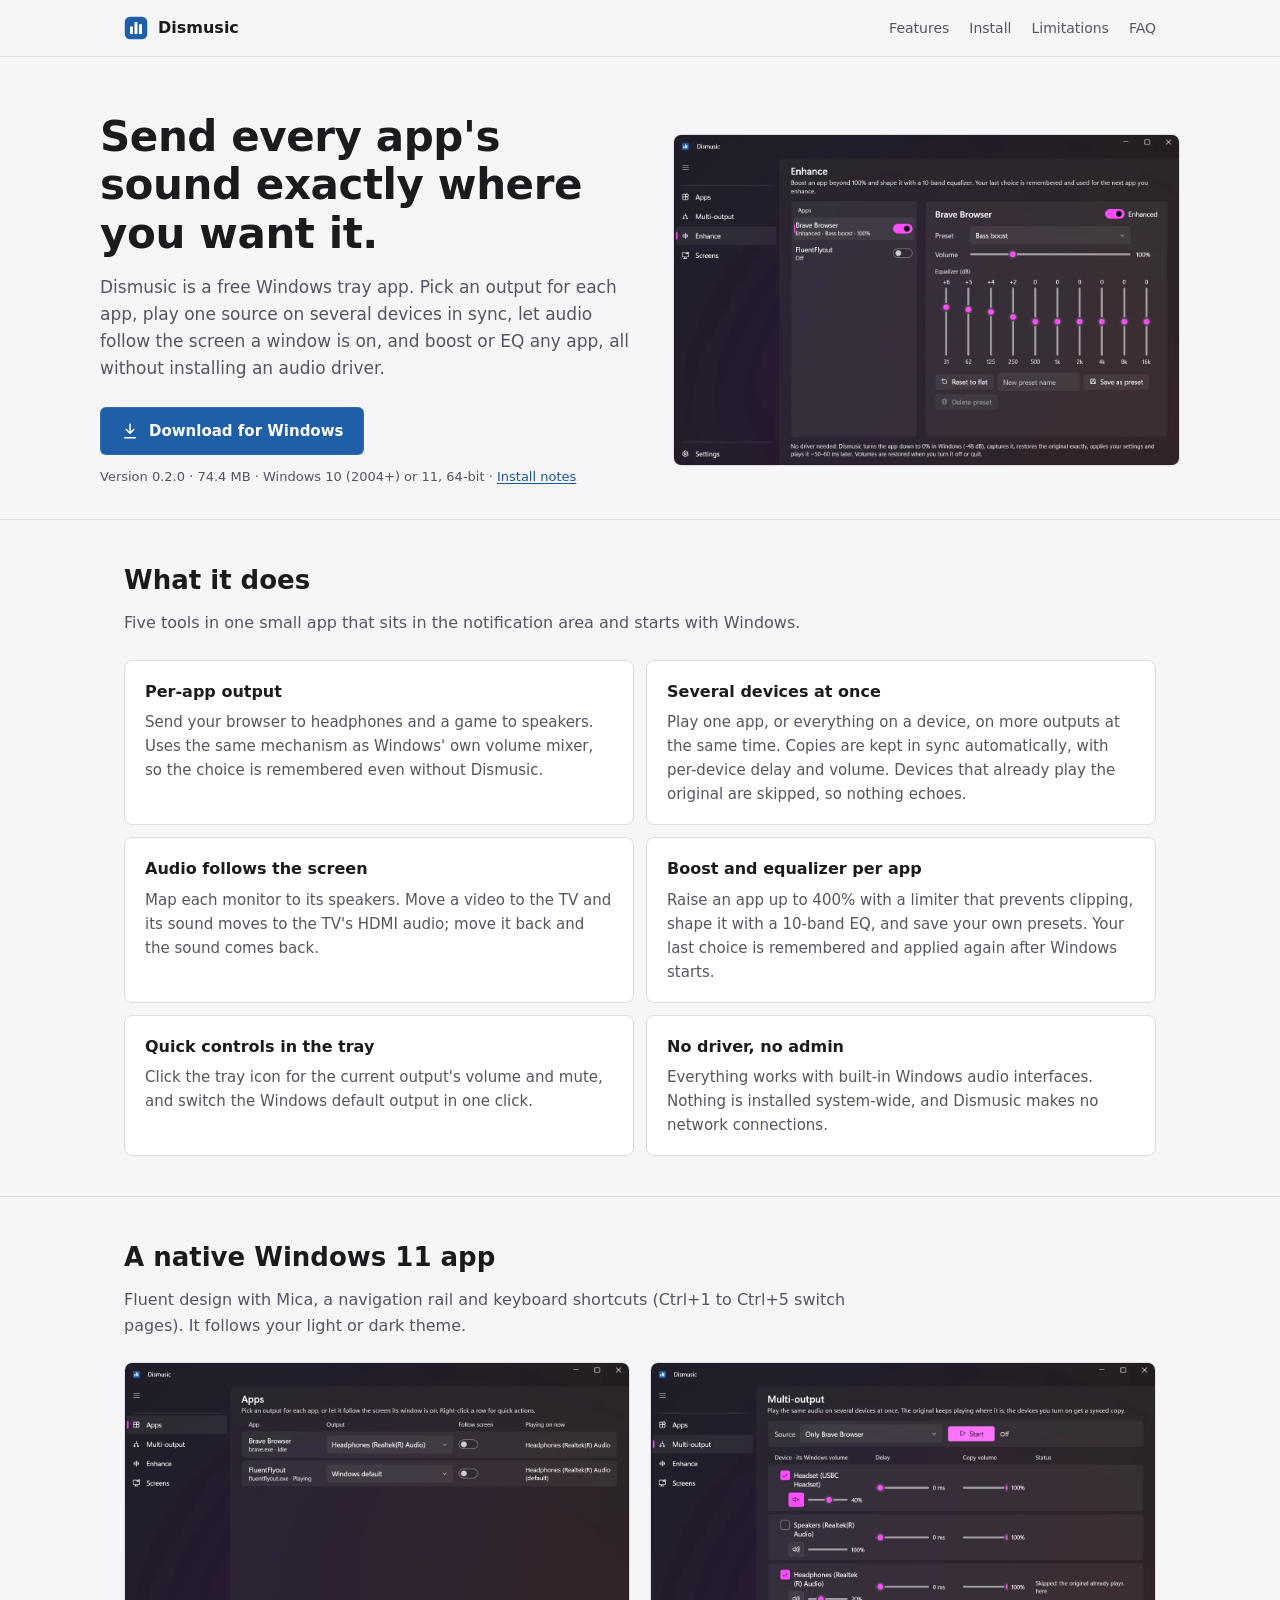
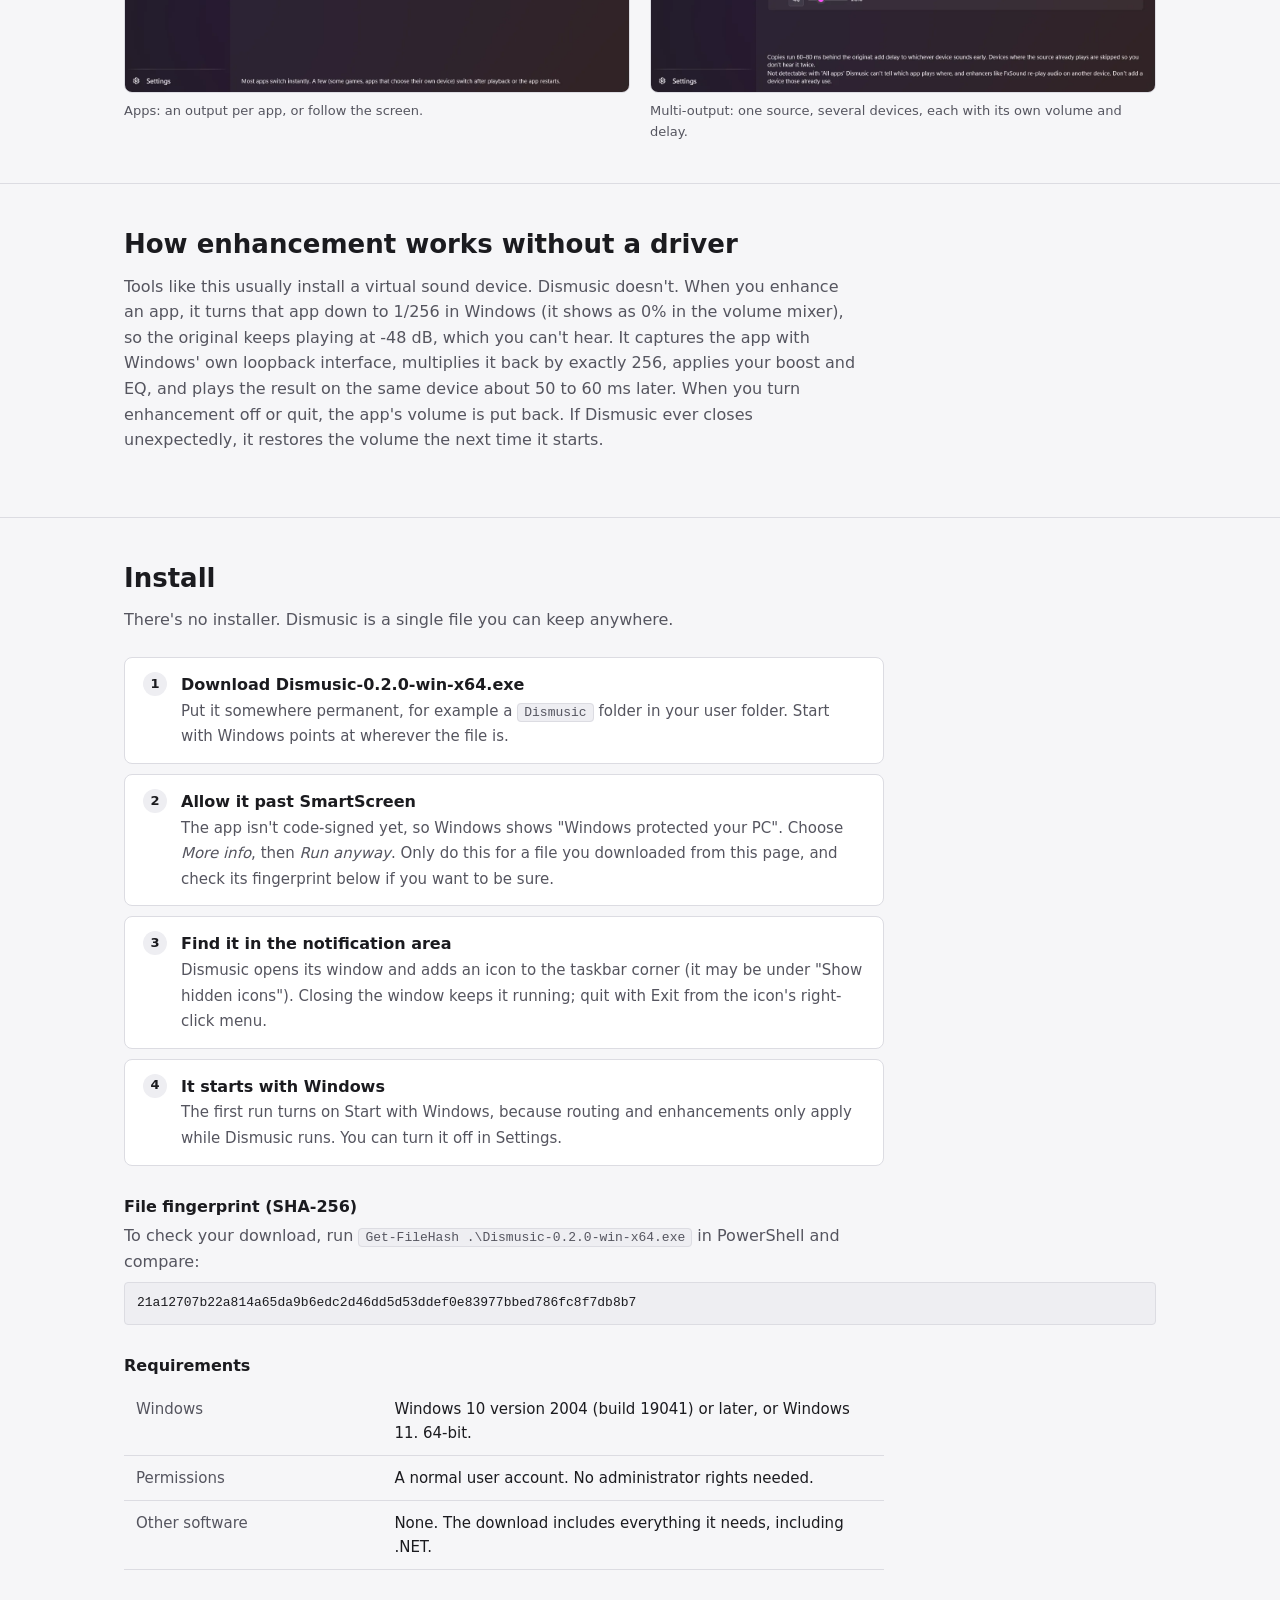
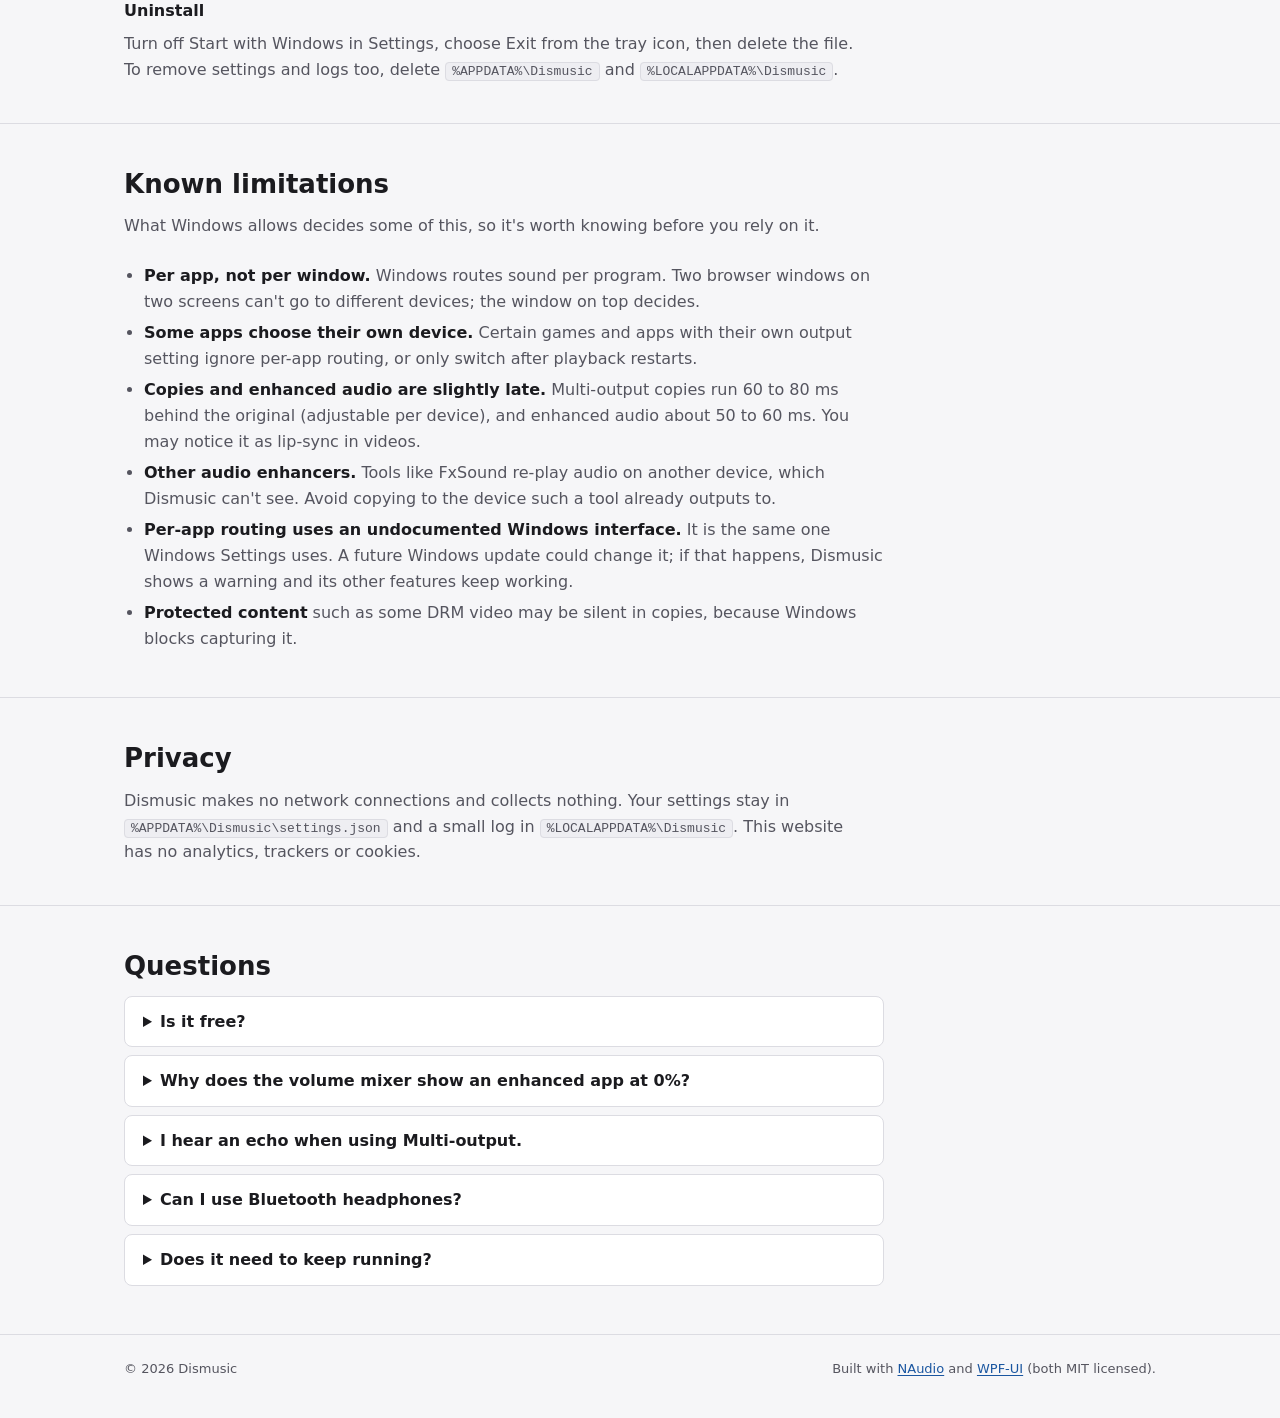
==== index.html @ fc49bc13 "Dismusic website and download page" ====
<!doctype html>
<html lang="en">
<head>
  <meta charset="utf-8">
  <meta name="viewport" content="width=device-width, initial-scale=1">
  <title>Dismusic: per-app audio routing and enhancement for Windows</title>
  <meta name="description" content="Free Windows 10/11 tray app: choose an output per app, play one source on several devices in sync, let audio follow the screen a window is on, and boost or EQ any app without installing a driver.">
  <link rel="canonical" href="https://abak2006.github.io/dismusic-download/">
  <link rel="icon" href="assets/favicon.svg" type="image/svg+xml">
  <meta name="color-scheme" content="dark light">
  <meta name="theme-color" content="#1b1b1f">
  <meta property="og:type" content="website">
  <meta property="og:title" content="Dismusic: per-app audio routing and enhancement for Windows">
  <meta property="og:description" content="Per-app output, multi-device playback, screen-follow audio and per-app boost/EQ for Windows 10 and 11. No driver needed.">
  <meta property="og:url" content="https://abak2006.github.io/dismusic-download/">
  <meta property="og:image" content="https://abak2006.github.io/dismusic-download/assets/og.png">
  <meta property="og:image:width" content="1200">
  <meta property="og:image:height" content="630">
  <meta name="twitter:card" content="summary_large_image">
  <script type="application/ld+json">
  {
    "@context": "https://schema.org",
    "@type": "SoftwareApplication",
    "name": "Dismusic",
    "operatingSystem": "Windows 10 (version 2004 or later), Windows 11",
    "applicationCategory": "MultimediaApplication",
    "softwareVersion": "0.2.0",
    "fileSize": "74.4 MB",
    "offers": { "@type": "Offer", "price": "0", "priceCurrency": "USD" },
    "downloadUrl": "https://github.com/Abak2006/dismusic-download/releases/download/v0.2.0/Dismusic-0.2.0-win-x64.exe"
  }
  </script>
  <style>
    :root {
      --bg: #1b1b1f;
      --surface: #25252b;
      --surface-2: #2d2d34;
      --stroke: #3a3a42;
      --text: #f3f3f5;
      --text-2: #b8b8c2;
      --accent: #1f5fa8;
      --accent-hover: #2a6fbe;
      --accent-text: #ffffff;
      --link: #8ab8f0;
      --focus: #8ab8f0;
      --radius: 8px;
      --font: "Segoe UI Variable Text", "Segoe UI", system-ui, -apple-system, "Helvetica Neue", Arial, sans-serif;
      --font-display: "Segoe UI Variable Display", "Segoe UI", system-ui, -apple-system, "Helvetica Neue", Arial, sans-serif;
    }
    @media (prefers-color-scheme: light) {
      :root {
        --bg: #f6f6f8;
        --surface: #ffffff;
        --surface-2: #eeeef2;
        --stroke: #dcdce2;
        --text: #1b1b1f;
        --text-2: #55555f;
        --link: #1a56a0;
        --focus: #1a56a0;
      }
    }
    * { box-sizing: border-box; }
    html { scroll-behavior: smooth; }
    @media (prefers-reduced-motion: reduce) { html { scroll-behavior: auto; } }
    body {
      margin: 0;
      background: var(--bg);
      color: var(--text);
      font: 16px/1.6 var(--font);
      -webkit-font-smoothing: antialiased;
    }
    a { color: var(--link); text-underline-offset: 2px; }
    a:focus-visible, .button:focus-visible { outline: 2px solid var(--focus); outline-offset: 3px; border-radius: 4px; }
    .skip { position: absolute; left: -9999px; }
    .skip:focus { left: 16px; top: 12px; background: var(--surface); padding: 8px 12px; border-radius: 6px; z-index: 10; }
    .wrap { max-width: 1080px; margin: 0 auto; padding: 0 24px; }

    header.site {
      border-bottom: 1px solid var(--stroke);
      background: var(--bg);
      position: sticky; top: 0; z-index: 5;
    }
    header.site .wrap { display: flex; align-items: center; gap: 24px; height: 56px; }
    .brand { display: flex; align-items: center; gap: 10px; color: var(--text); text-decoration: none; font-weight: 600; }
    .brand img { width: 24px; height: 24px; }
    nav.top { margin-left: auto; display: flex; gap: 20px; font-size: 14px; }
    nav.top a { color: var(--text-2); text-decoration: none; }
    nav.top a:hover { color: var(--text); }

    .intro { padding: 56px 0 32px; display: grid; grid-template-columns: 1.05fr 1fr; gap: 40px; align-items: center; }
    h1 { font-family: var(--font-display); font-size: clamp(30px, 4vw, 42px); line-height: 1.15; margin: 0 0 16px; font-weight: 600; letter-spacing: -0.01em; }
    .lead { color: var(--text-2); font-size: 17px; margin: 0 0 24px; max-width: 34em; }
    .cta { display: flex; flex-wrap: wrap; align-items: center; gap: 12px 20px; }
    .button {
      display: inline-flex; align-items: center; gap: 10px;
      background: var(--accent); color: var(--accent-text);
      padding: 11px 20px; border-radius: 6px; text-decoration: none; font-weight: 600; font-size: 15px;
      border: 1px solid rgba(255,255,255,0.08);
    }
    .button:hover { background: var(--accent-hover); }
    .button svg { width: 18px; height: 18px; }
    .meta { color: var(--text-2); font-size: 13px; }
    .shot { margin: 0; }
    .shot img { width: 100%; height: auto; display: block; border-radius: var(--radius); border: 1px solid var(--stroke); }
    .shot figcaption { color: var(--text-2); font-size: 13px; margin-top: 8px; }

    section { padding: 40px 0; border-top: 1px solid var(--stroke); }
    h2 { font-family: var(--font-display); font-size: 26px; margin: 0 0 8px; font-weight: 600; }
    .section-lead { color: var(--text-2); margin: 0 0 24px; max-width: 46em; }

    .features { display: grid; grid-template-columns: repeat(2, 1fr); gap: 12px; }
    .feature { background: var(--surface); border: 1px solid var(--stroke); border-radius: var(--radius); padding: 18px 20px; }
    .feature h3 { font-size: 16px; margin: 0 0 6px; font-weight: 600; }
    .feature p { margin: 0; color: var(--text-2); font-size: 15px; }

    .gallery { display: grid; grid-template-columns: repeat(2, 1fr); gap: 20px; }

    .steps { counter-reset: step; list-style: none; padding: 0; margin: 0; display: grid; gap: 10px; max-width: 760px; }
    .steps li { counter-increment: step; background: var(--surface); border: 1px solid var(--stroke); border-radius: var(--radius); padding: 14px 18px 14px 56px; position: relative; }
    .steps li::before {
      content: counter(step); position: absolute; left: 18px; top: 14px;
      width: 24px; height: 24px; border-radius: 50%; background: var(--surface-2); color: var(--text);
      font-size: 13px; font-weight: 600; display: grid; place-items: center;
    }
    .steps strong { display: block; }
    .steps span { color: var(--text-2); font-size: 15px; }

    code, .hash {
      font-family: "Cascadia Mono", Consolas, ui-monospace, monospace; font-size: 13px;
      background: var(--surface-2); border: 1px solid var(--stroke); border-radius: 4px; padding: 1px 6px;
    }
    .hash { display: block; padding: 10px 12px; overflow-wrap: anywhere; margin-top: 8px; }

    table.req { border-collapse: collapse; width: 100%; max-width: 760px; font-size: 15px; }
    table.req th, table.req td { text-align: left; padding: 10px 12px; border-bottom: 1px solid var(--stroke); vertical-align: top; }
    table.req th { width: 34%; color: var(--text-2); font-weight: 500; }

    ul.plain { margin: 0; padding-left: 20px; max-width: 760px; }
    ul.plain li { margin: 6px 0; color: var(--text-2); }
    ul.plain li strong { color: var(--text); font-weight: 600; }

    details { background: var(--surface); border: 1px solid var(--stroke); border-radius: var(--radius); padding: 12px 18px; margin-bottom: 8px; max-width: 760px; }
    summary { cursor: pointer; font-weight: 600; }
    details p { color: var(--text-2); margin: 8px 0 2px; }

    footer.site { border-top: 1px solid var(--stroke); padding: 24px 0 40px; color: var(--text-2); font-size: 13px; }
    footer.site .wrap { display: flex; flex-wrap: wrap; gap: 8px 24px; justify-content: space-between; }

    @media (max-width: 860px) {
      .intro { grid-template-columns: 1fr; padding-top: 36px; }
      .features, .gallery { grid-template-columns: 1fr; }
      nav.top { display: none; }
    }
  </style>
</head>
<body>
  <a class="skip" href="#main">Skip to content</a>

  <header class="site">
    <div class="wrap">
      <a class="brand" href="./"><img src="assets/favicon.svg" alt="" width="24" height="24">Dismusic</a>
      <nav class="top" aria-label="Sections">
        <a href="#features">Features</a>
        <a href="#install">Install</a>
        <a href="#limits">Limitations</a>
        <a href="#faq">FAQ</a>
      </nav>
    </div>
  </header>

  <main id="main">
    <div class="wrap intro">
      <div>
        <h1>Send every app's sound exactly where you want it.</h1>
        <p class="lead">Dismusic is a free Windows tray app. Pick an output for each app, play one source on several devices in sync, let audio follow the screen a window is on, and boost or EQ any app, all without installing an audio driver.</p>
        <div class="cta">
          <a class="button" href="https://github.com/Abak2006/dismusic-download/releases/download/v0.2.0/Dismusic-0.2.0-win-x64.exe">
            <svg viewBox="0 0 24 24" aria-hidden="true" fill="none" stroke="currentColor" stroke-width="2" stroke-linecap="round" stroke-linejoin="round"><path d="M12 3v12m0 0-5-5m5 5 5-5M5 21h14"/></svg>
            Download for Windows
          </a>
          <span class="meta">Version 0.2.0 · 74.4 MB · Windows 10 (2004+) or 11, 64-bit · <a href="#install">Install notes</a></span>
        </div>
      </div>
      <figure class="shot">
        <img src="assets/enhance.webp" width="1298" height="848" alt="Dismusic's Enhance page: an app list on the left, and on the right a Bass boost preset, a volume slider at 100% and a 10-band equalizer.">
      </figure>
    </div>

    <section id="features">
      <div class="wrap">
        <h2>What it does</h2>
        <p class="section-lead">Five tools in one small app that sits in the notification area and starts with Windows.</p>
        <div class="features">
          <article class="feature">
            <h3>Per-app output</h3>
            <p>Send your browser to headphones and a game to speakers. Uses the same mechanism as Windows' own volume mixer, so the choice is remembered even without Dismusic.</p>
          </article>
          <article class="feature">
            <h3>Several devices at once</h3>
            <p>Play one app, or everything on a device, on more outputs at the same time. Copies are kept in sync automatically, with per-device delay and volume. Devices that already play the original are skipped, so nothing echoes.</p>
          </article>
          <article class="feature">
            <h3>Audio follows the screen</h3>
            <p>Map each monitor to its speakers. Move a video to the TV and its sound moves to the TV's HDMI audio; move it back and the sound comes back.</p>
          </article>
          <article class="feature">
            <h3>Boost and equalizer per app</h3>
            <p>Raise an app up to 400% with a limiter that prevents clipping, shape it with a 10-band EQ, and save your own presets. Your last choice is remembered and applied again after Windows starts.</p>
          </article>
          <article class="feature">
            <h3>Quick controls in the tray</h3>
            <p>Click the tray icon for the current output's volume and mute, and switch the Windows default output in one click.</p>
          </article>
          <article class="feature">
            <h3>No driver, no admin</h3>
            <p>Everything works with built-in Windows audio interfaces. Nothing is installed system-wide, and Dismusic makes no network connections.</p>
          </article>
        </div>
      </div>
    </section>

    <section aria-labelledby="screens-title">
      <div class="wrap">
        <h2 id="screens-title">A native Windows 11 app</h2>
        <p class="section-lead">Fluent design with Mica, a navigation rail and keyboard shortcuts (Ctrl+1 to Ctrl+5 switch pages). It follows your light or dark theme.</p>
        <div class="gallery">
          <figure class="shot">
            <img src="assets/apps.webp" width="1298" height="848" loading="lazy" alt="The Apps page: each app that plays audio has an output picker, a Follow screen switch and the device it plays on now.">
            <figcaption>Apps: an output per app, or follow the screen.</figcaption>
          </figure>
          <figure class="shot">
            <img src="assets/multi.webp" width="1298" height="848" loading="lazy" alt="The Multi-output page: a source picker with a Start button, and a row per device with its Windows volume, delay, copy volume and status.">
            <figcaption>Multi-output: one source, several devices, each with its own volume and delay.</figcaption>
          </figure>
        </div>
      </div>
    </section>

    <section id="how">
      <div class="wrap">
        <h2>How enhancement works without a driver</h2>
        <p class="section-lead">Tools like this usually install a virtual sound device. Dismusic doesn't. When you enhance an app, it turns that app down to 1/256 in Windows (it shows as 0% in the volume mixer), so the original keeps playing at -48 dB, which you can't hear. It captures the app with Windows' own loopback interface, multiplies it back by exactly 256, applies your boost and EQ, and plays the result on the same device about 50 to 60 ms later. When you turn enhancement off or quit, the app's volume is put back. If Dismusic ever closes unexpectedly, it restores the volume the next time it starts.</p>
      </div>
    </section>

    <section id="install">
      <div class="wrap">
        <h2>Install</h2>
        <p class="section-lead">There's no installer. Dismusic is a single file you can keep anywhere.</p>
        <ol class="steps">
          <li><strong>Download Dismusic-0.2.0-win-x64.exe</strong><span>Put it somewhere permanent, for example a <code>Dismusic</code> folder in your user folder. Start with Windows points at wherever the file is.</span></li>
          <li><strong>Allow it past SmartScreen</strong><span>The app isn't code-signed yet, so Windows shows "Windows protected your PC". Choose <em>More info</em>, then <em>Run anyway</em>. Only do this for a file you downloaded from this page, and check its fingerprint below if you want to be sure.</span></li>
          <li><strong>Find it in the notification area</strong><span>Dismusic opens its window and adds an icon to the taskbar corner (it may be under "Show hidden icons"). Closing the window keeps it running; quit with Exit from the icon's right-click menu.</span></li>
          <li><strong>It starts with Windows</strong><span>The first run turns on Start with Windows, because routing and enhancements only apply while Dismusic runs. You can turn it off in Settings.</span></li>
        </ol>

        <h3 style="margin:28px 0 4px;font-size:16px">File fingerprint (SHA-256)</h3>
        <p class="section-lead" style="margin-bottom:0">To check your download, run <code>Get-FileHash .\Dismusic-0.2.0-win-x64.exe</code> in PowerShell and compare:</p>
        <code class="hash">21a12707b22a814a65da9b6edc2d46dd5d53ddef0e83977bbed786fc8f7db8b7</code>

        <h3 style="margin:28px 0 8px;font-size:16px">Requirements</h3>
        <table class="req">
          <tr><th scope="row">Windows</th><td>Windows 10 version 2004 (build 19041) or later, or Windows 11. 64-bit.</td></tr>
          <tr><th scope="row">Permissions</th><td>A normal user account. No administrator rights needed.</td></tr>
          <tr><th scope="row">Other software</th><td>None. The download includes everything it needs, including .NET.</td></tr>
        </table>

        <h3 style="margin:28px 0 8px;font-size:16px">Uninstall</h3>
        <p class="section-lead" style="margin:0">Turn off Start with Windows in Settings, choose Exit from the tray icon, then delete the file. To remove settings and logs too, delete <code>%APPDATA%\Dismusic</code> and <code>%LOCALAPPDATA%\Dismusic</code>.</p>
      </div>
    </section>

    <section id="limits">
      <div class="wrap">
        <h2>Known limitations</h2>
        <p class="section-lead">What Windows allows decides some of this, so it's worth knowing before you rely on it.</p>
        <ul class="plain">
          <li><strong>Per app, not per window.</strong> Windows routes sound per program. Two browser windows on two screens can't go to different devices; the window on top decides.</li>
          <li><strong>Some apps choose their own device.</strong> Certain games and apps with their own output setting ignore per-app routing, or only switch after playback restarts.</li>
          <li><strong>Copies and enhanced audio are slightly late.</strong> Multi-output copies run 60 to 80 ms behind the original (adjustable per device), and enhanced audio about 50 to 60 ms. You may notice it as lip-sync in videos.</li>
          <li><strong>Other audio enhancers.</strong> Tools like FxSound re-play audio on another device, which Dismusic can't see. Avoid copying to the device such a tool already outputs to.</li>
          <li><strong>Per-app routing uses an undocumented Windows interface.</strong> It is the same one Windows Settings uses. A future Windows update could change it; if that happens, Dismusic shows a warning and its other features keep working.</li>
          <li><strong>Protected content</strong> such as some DRM video may be silent in copies, because Windows blocks capturing it.</li>
        </ul>
      </div>
    </section>

    <section id="privacy">
      <div class="wrap">
        <h2>Privacy</h2>
        <p class="section-lead" style="margin:0">Dismusic makes no network connections and collects nothing. Your settings stay in <code>%APPDATA%\Dismusic\settings.json</code> and a small log in <code>%LOCALAPPDATA%\Dismusic</code>. This website has no analytics, trackers or cookies.</p>
      </div>
    </section>

    <section id="faq">
      <div class="wrap">
        <h2>Questions</h2>
        <details>
          <summary>Is it free?</summary>
          <p>Yes. There's nothing to buy and no account.</p>
        </details>
        <details>
          <summary>Why does the volume mixer show an enhanced app at 0%?</summary>
          <p>That's how enhancement works without a driver: the original is turned down to an inaudible level and Dismusic plays the processed version instead. Control the app's level with Dismusic's volume slider. Turning enhancement off puts the app's volume back.</p>
        </details>
        <details>
          <summary>I hear an echo when using Multi-output.</summary>
          <p>That happens when a device gets both the original and a copy. Dismusic skips devices where the source already plays, but it can't see what other enhancers or the "All apps" source send where. Turn off the device that already plays the sound, or choose "Everything on" a device as the source.</p>
        </details>
        <details>
          <summary>Can I use Bluetooth headphones?</summary>
          <p>Yes. Bluetooth adds its own delay (often 100 to 250 ms), so when mixing it with wired speakers, add delay to the wired device until they line up.</p>
        </details>
        <details>
          <summary>Does it need to keep running?</summary>
          <p>Per-app output choices are stored by Windows and keep working without Dismusic. Multi-output, screen follow and enhancement need it running, which is why it starts with Windows.</p>
        </details>
      </div>
    </section>
  </main>

  <footer class="site">
    <div class="wrap">
      <span>© 2026 Dismusic</span>
      <span>Built with <a href="https://github.com/naudio/NAudio">NAudio</a> and <a href="https://github.com/lepoco/wpfui">WPF-UI</a> (both MIT licensed).</span>
    </div>
  </footer>
</body>
</html>
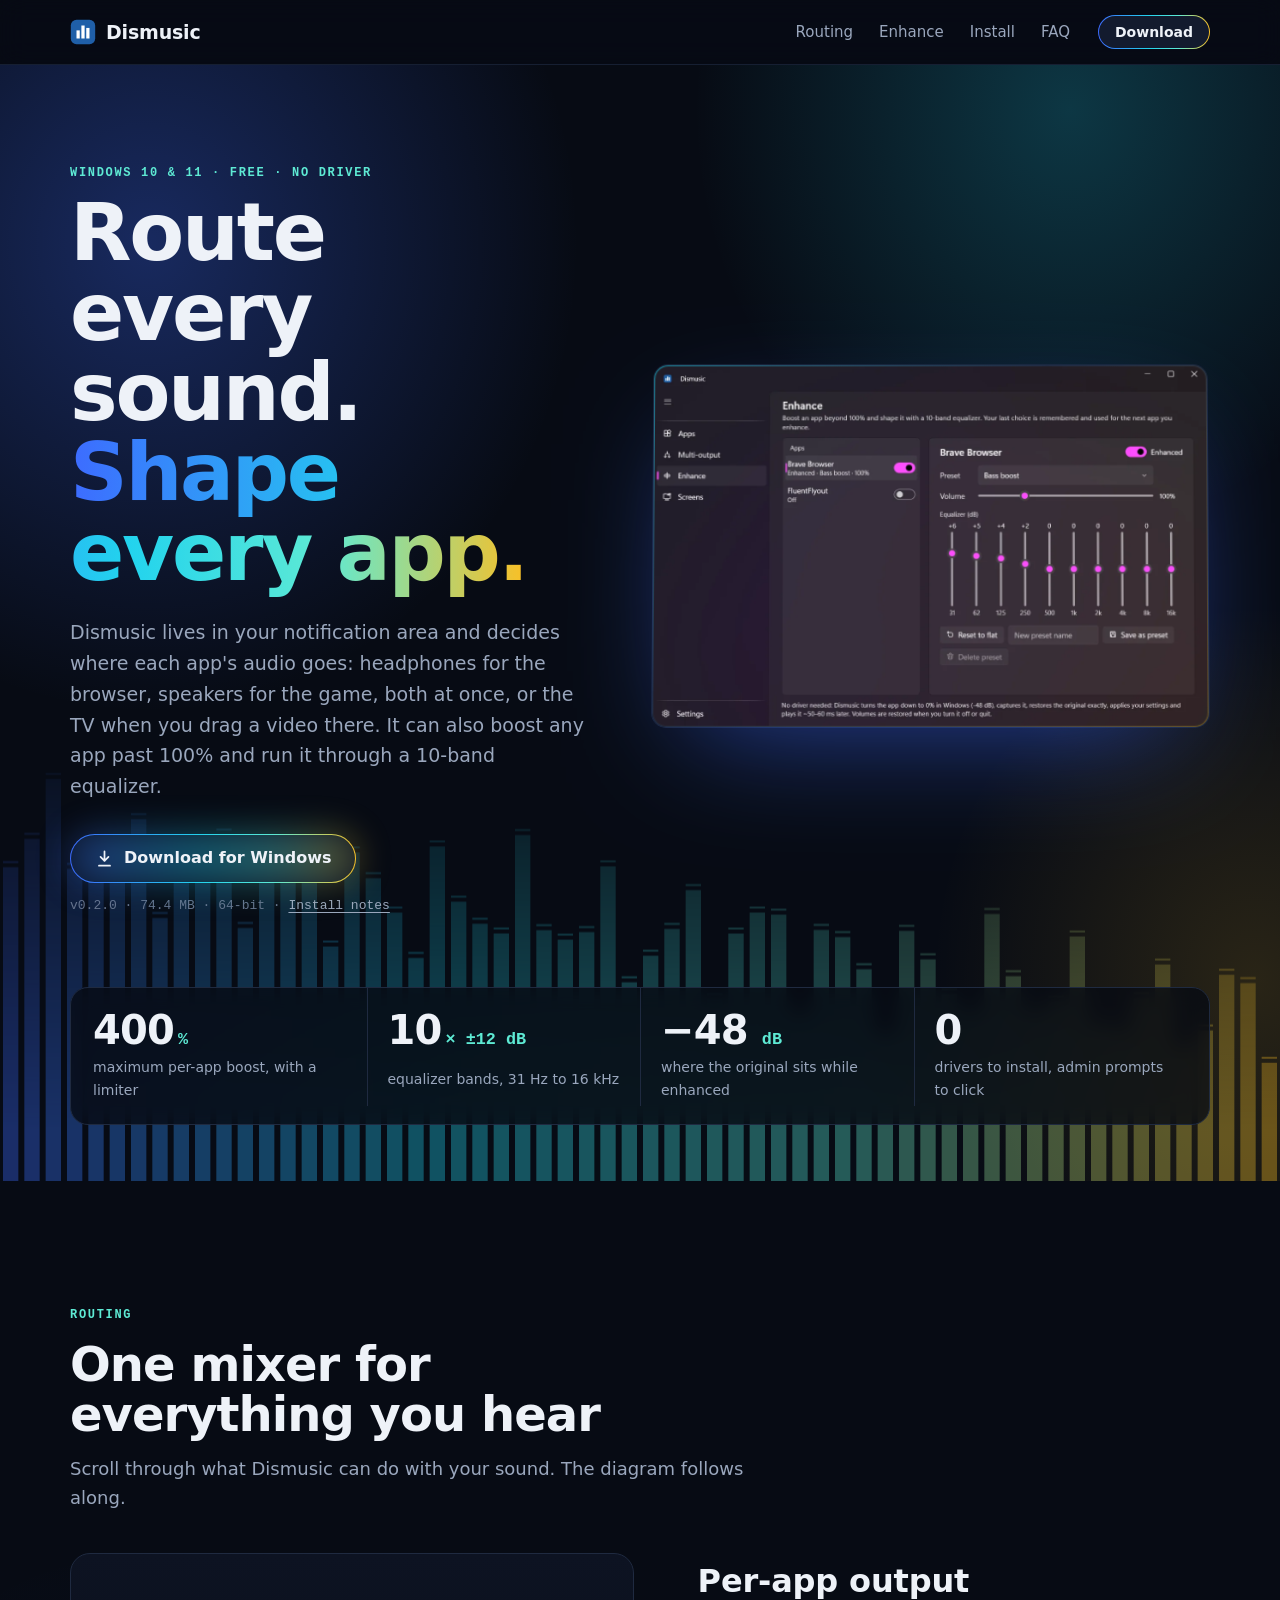
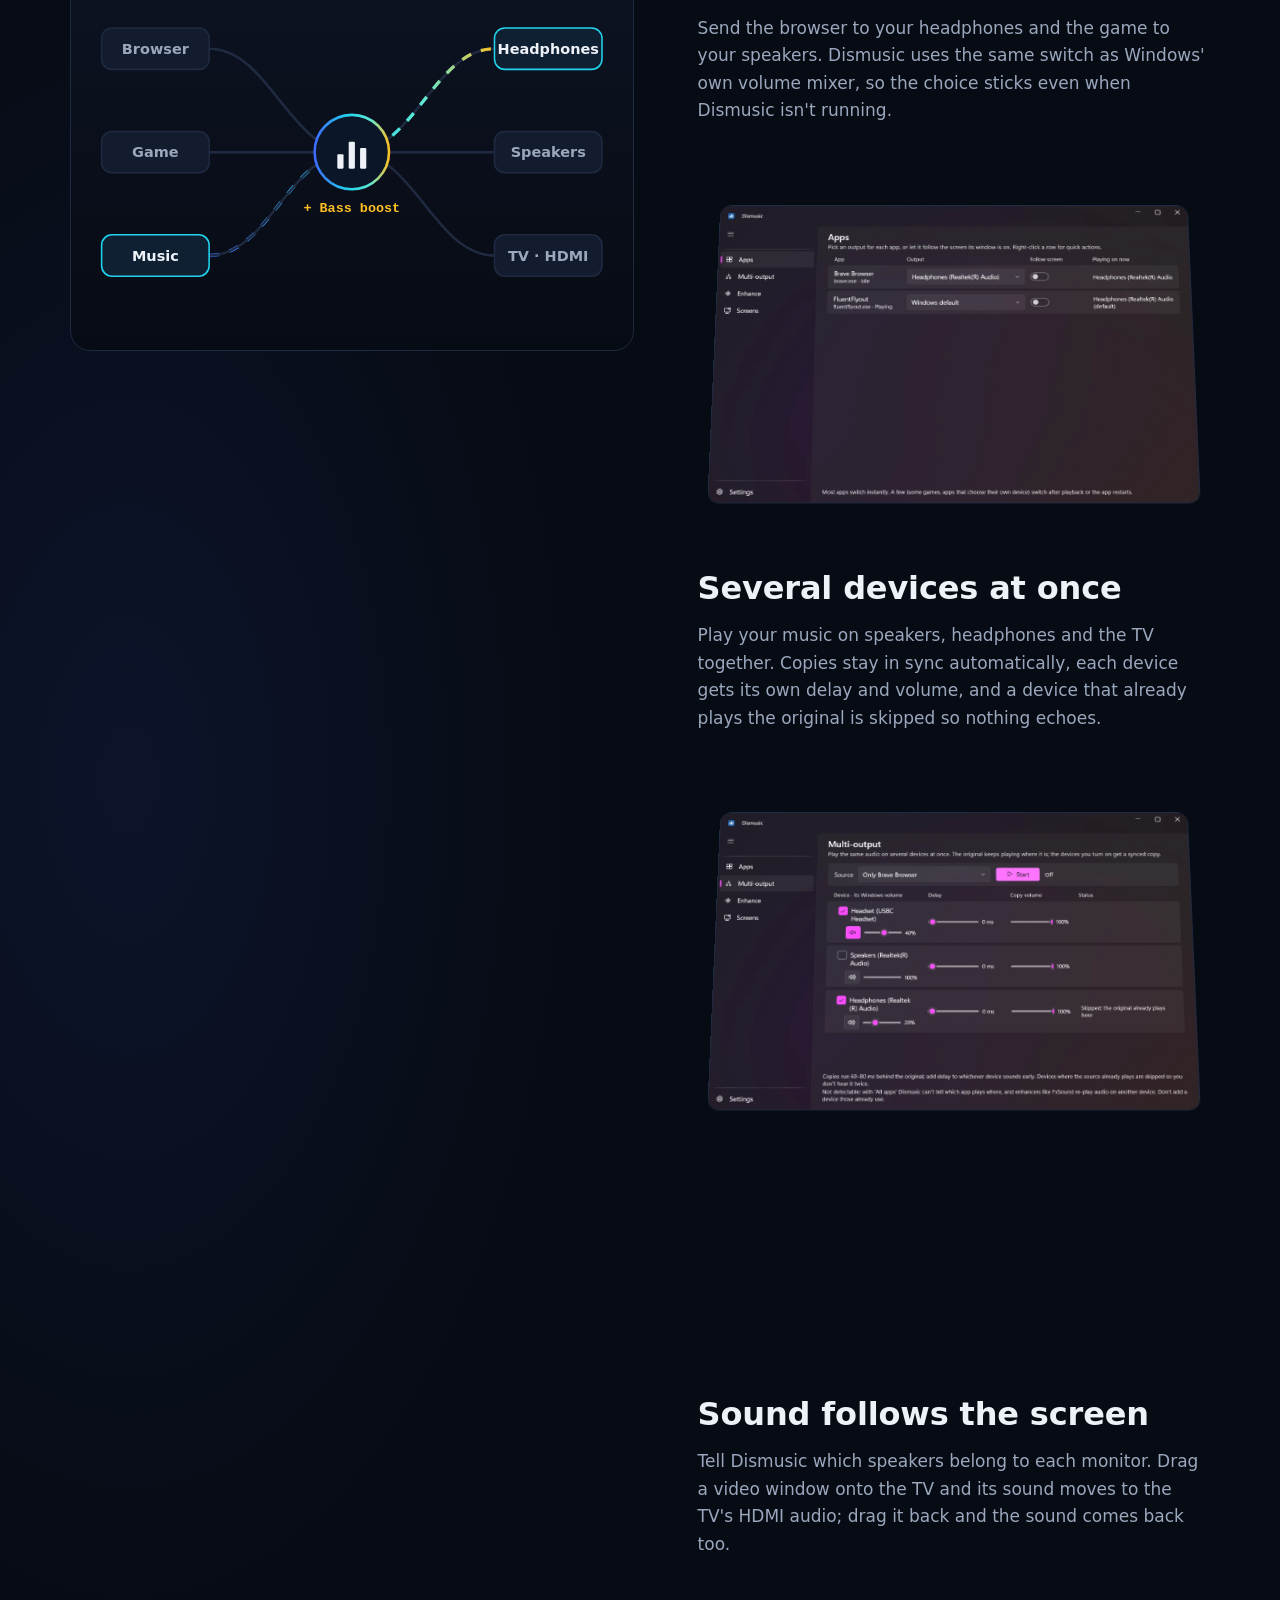
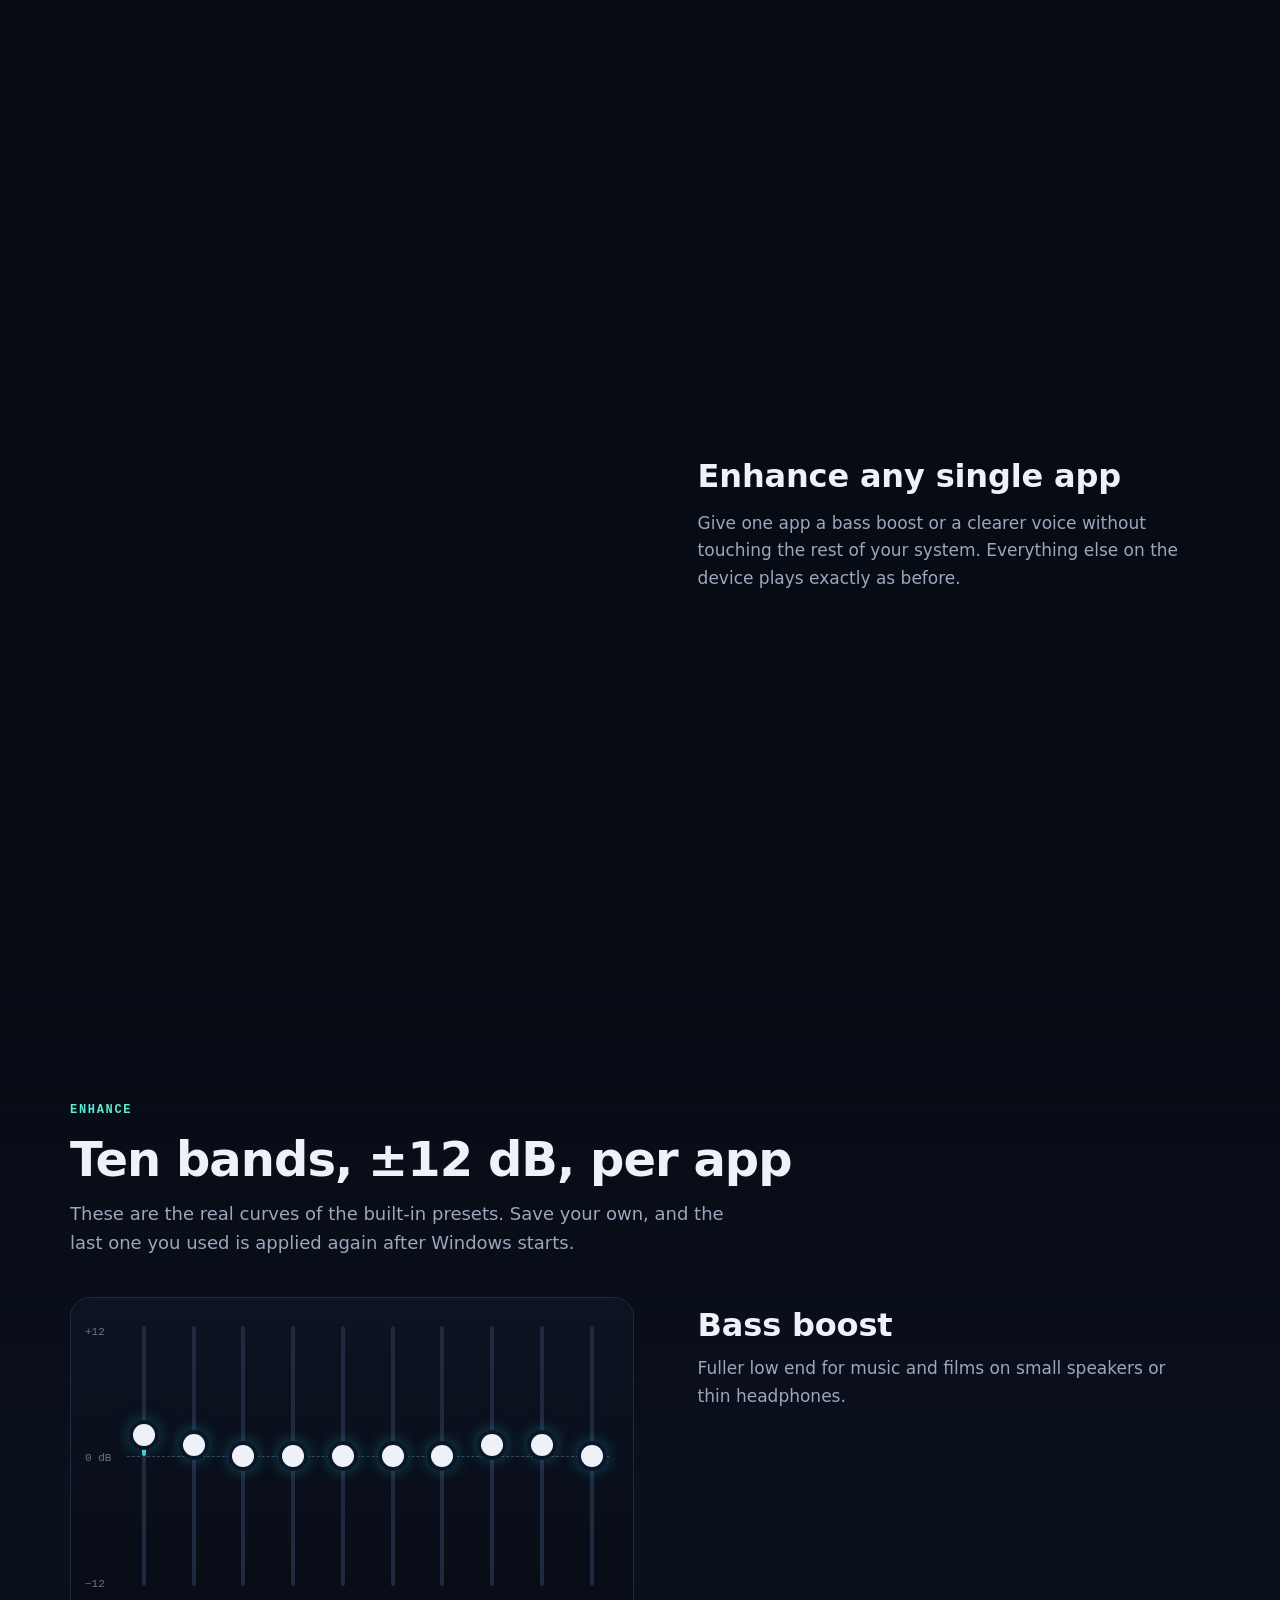
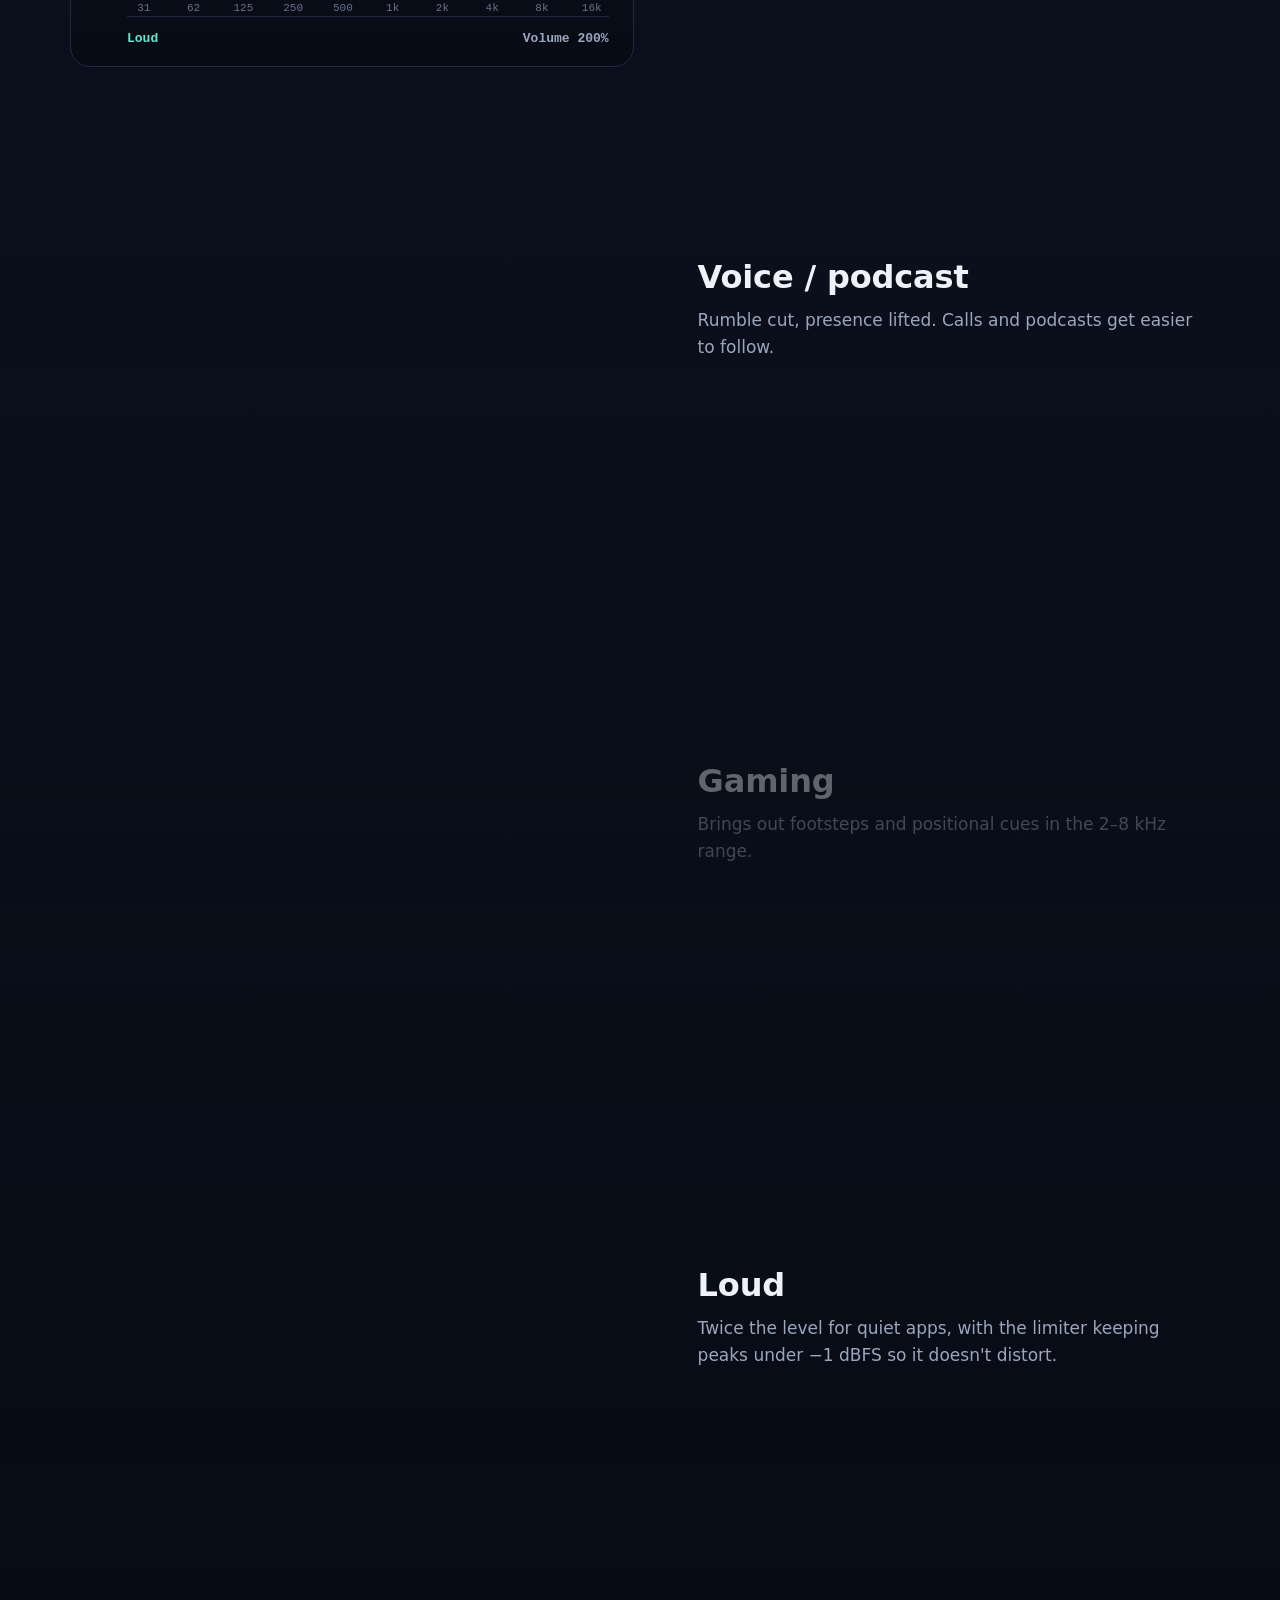
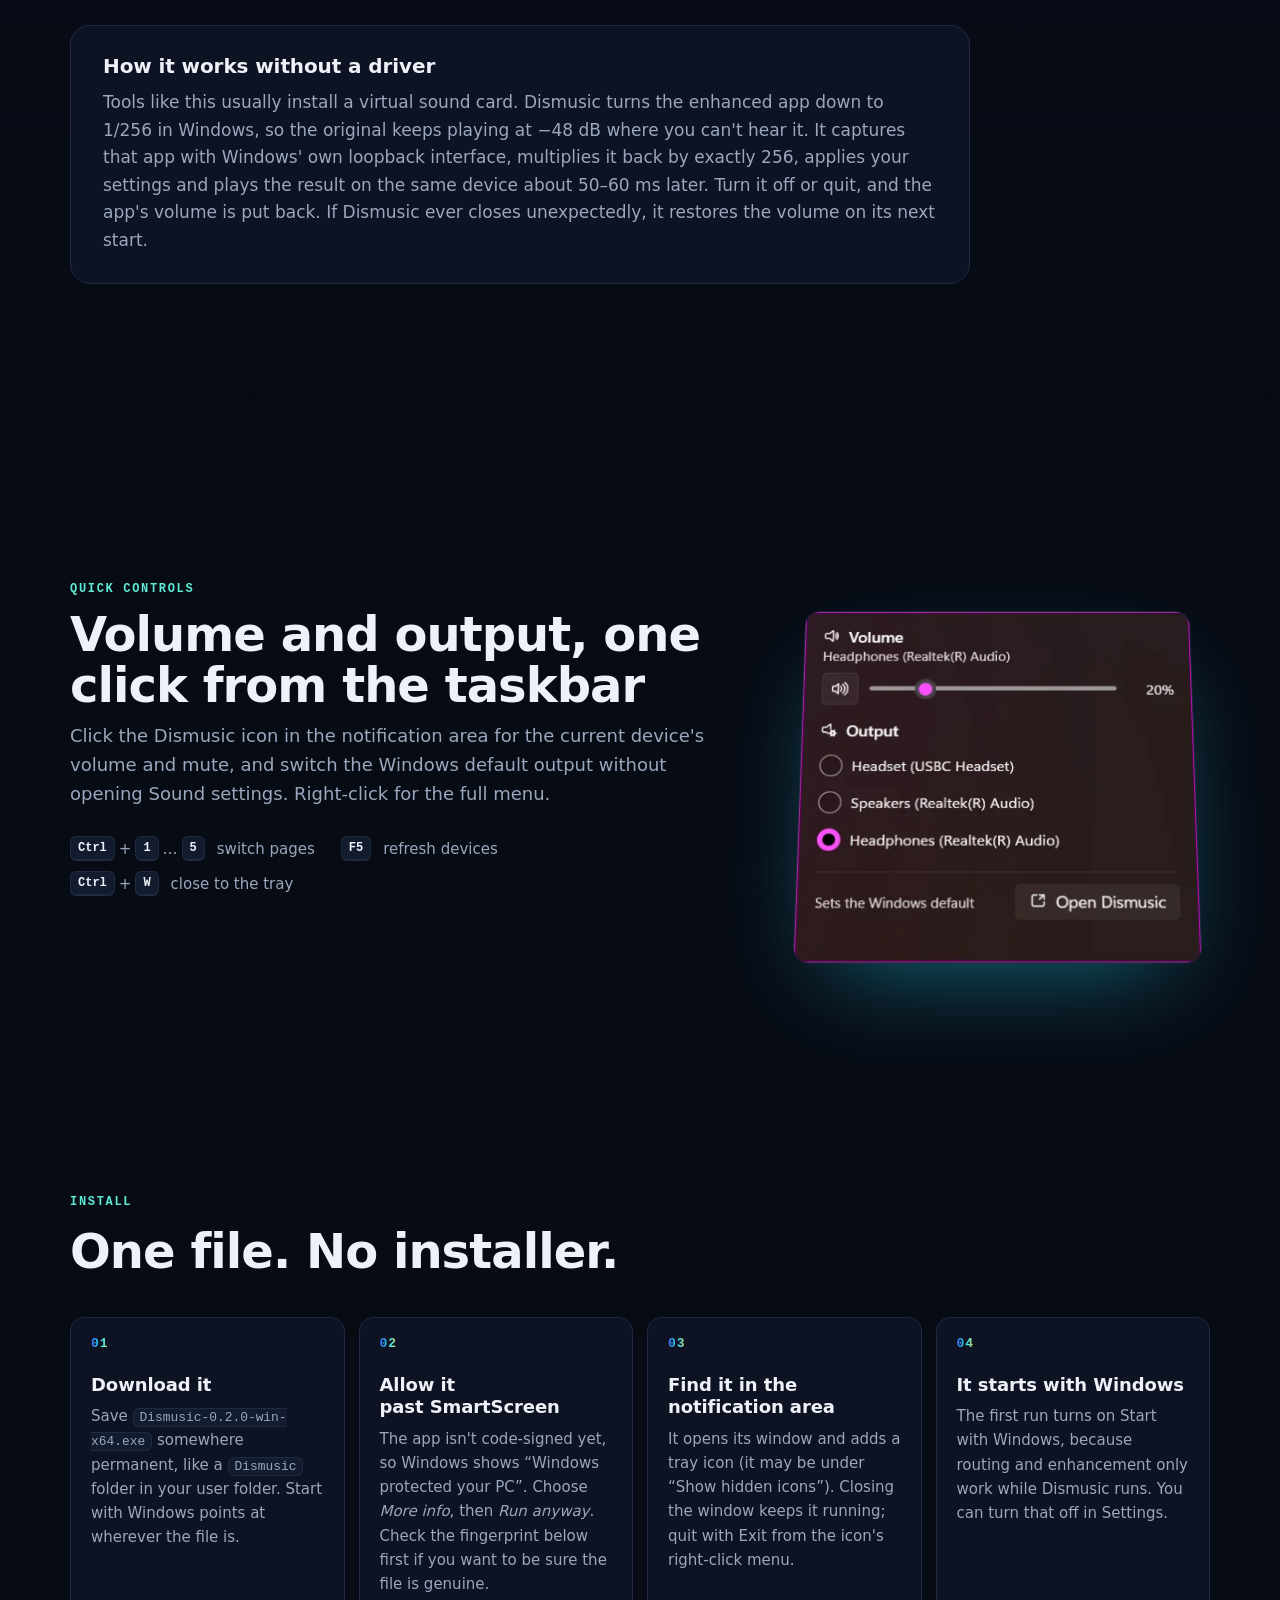
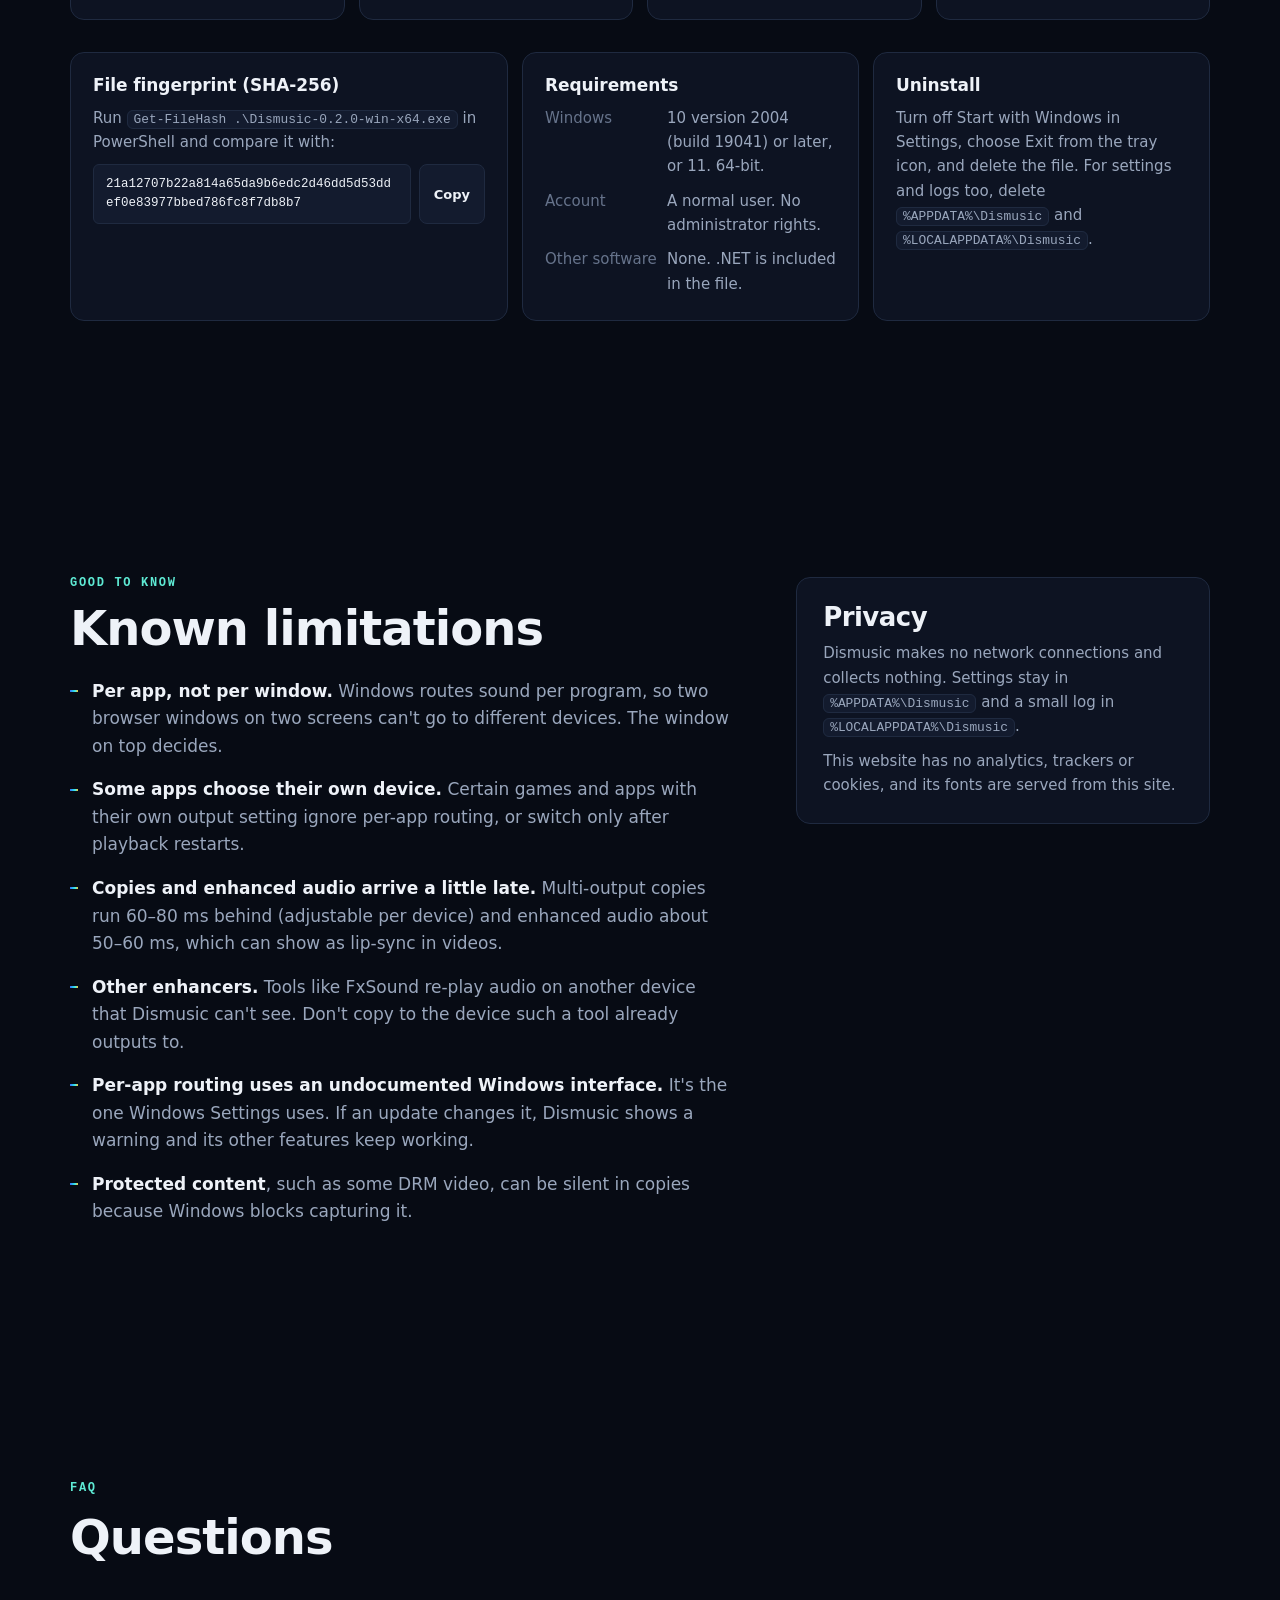
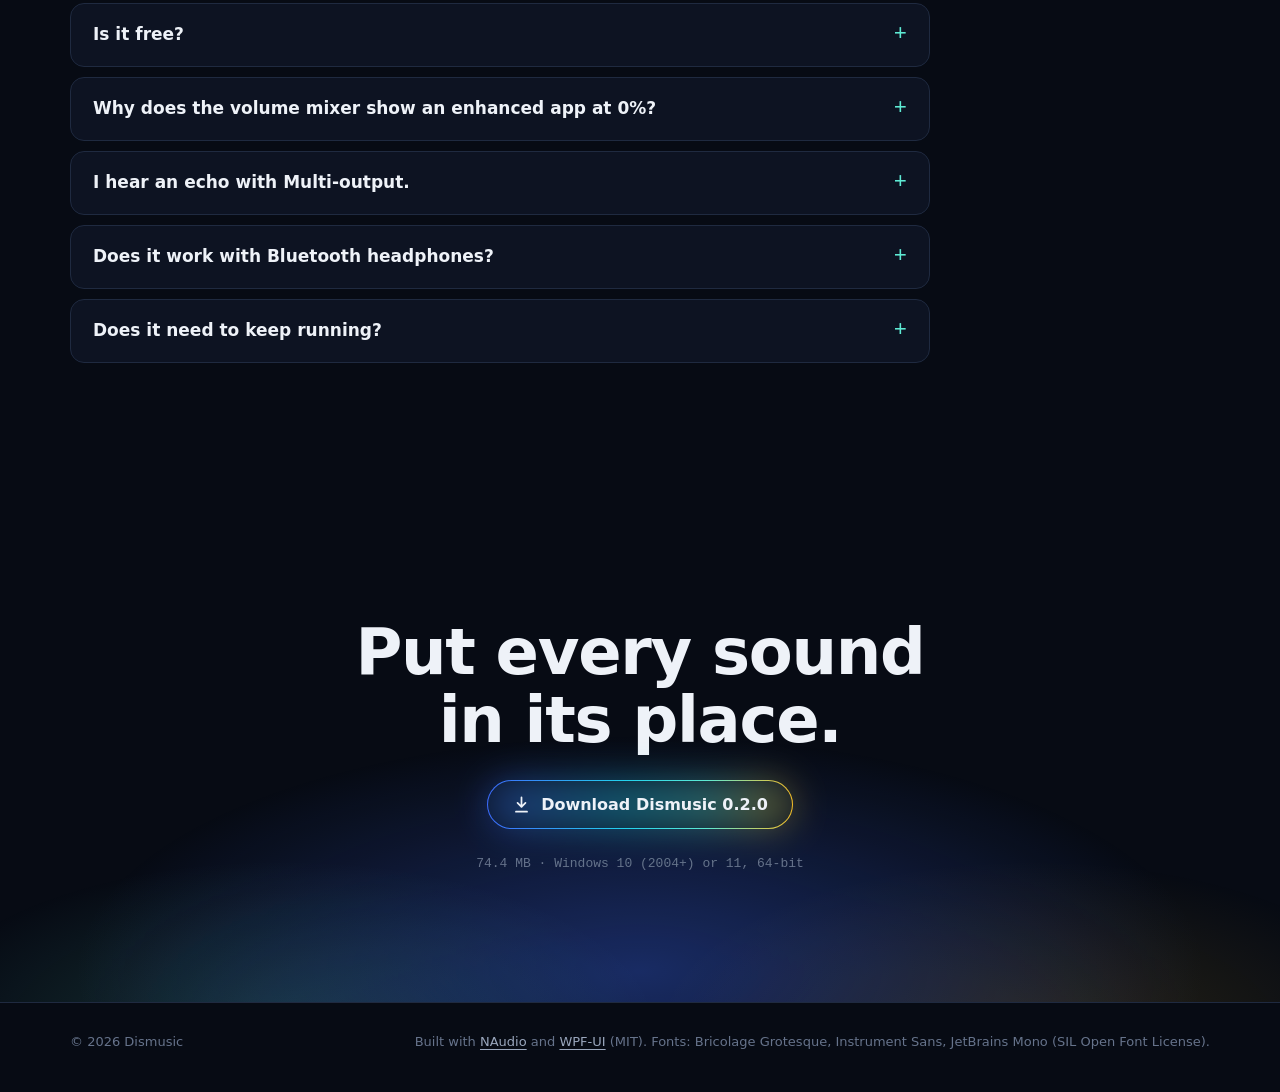
==== commit 8c2aae4b: "Redesigned site: spectrum gradients, scroll effects, self-hosted fonts" ====
--- a/index.html
+++ b/index.html
@@ -2,13 +2,12 @@
 <html lang="en">
 <head>
   <meta charset="utf-8">
-  <meta name="viewport" content="width=device-width, initial-scale=1">
+  <meta name="viewport" content="width=device-width, initial-scale=1, viewport-fit=cover">
   <title>Dismusic: per-app audio routing and enhancement for Windows</title>
   <meta name="description" content="Free Windows 10/11 tray app: choose an output per app, play one source on several devices in sync, let audio follow the screen a window is on, and boost or EQ any app without installing a driver.">
   <link rel="canonical" href="https://abak2006.github.io/dismusic-download/">
   <link rel="icon" href="assets/favicon.svg" type="image/svg+xml">
-  <meta name="color-scheme" content="dark light">
-  <meta name="theme-color" content="#1b1b1f">
+  <meta name="theme-color" content="#070b14">
   <meta property="og:type" content="website">
   <meta property="og:title" content="Dismusic: per-app audio routing and enhancement for Windows">
   <meta property="og:description" content="Per-app output, multi-device playback, screen-follow audio and per-app boost/EQ for Windows 10 and 11. No driver needed.">
@@ -17,6 +16,9 @@
   <meta property="og:image:width" content="1200">
   <meta property="og:image:height" content="630">
   <meta name="twitter:card" content="summary_large_image">
+  <link rel="preload" href="assets/fonts/BricolageGrotesque-400-800.woff2" as="font" type="font/woff2" crossorigin>
+  <link rel="preload" href="assets/fonts/InstrumentSans-400-700.woff2" as="font" type="font/woff2" crossorigin>
+  <link rel="stylesheet" href="assets/site.css">
   <script type="application/ld+json">
   {
     "@context": "https://schema.org",
@@ -30,299 +32,294 @@
     "downloadUrl": "https://github.com/Abak2006/dismusic-download/releases/download/v0.2.0/Dismusic-0.2.0-win-x64.exe"
   }
   </script>
-  <style>
-    :root {
-      --bg: #1b1b1f;
-      --surface: #25252b;
-      --surface-2: #2d2d34;
-      --stroke: #3a3a42;
-      --text: #f3f3f5;
-      --text-2: #b8b8c2;
-      --accent: #1f5fa8;
-      --accent-hover: #2a6fbe;
-      --accent-text: #ffffff;
-      --link: #8ab8f0;
-      --focus: #8ab8f0;
-      --radius: 8px;
-      --font: "Segoe UI Variable Text", "Segoe UI", system-ui, -apple-system, "Helvetica Neue", Arial, sans-serif;
-      --font-display: "Segoe UI Variable Display", "Segoe UI", system-ui, -apple-system, "Helvetica Neue", Arial, sans-serif;
-    }
-    @media (prefers-color-scheme: light) {
-      :root {
-        --bg: #f6f6f8;
-        --surface: #ffffff;
-        --surface-2: #eeeef2;
-        --stroke: #dcdce2;
-        --text: #1b1b1f;
-        --text-2: #55555f;
-        --link: #1a56a0;
-        --focus: #1a56a0;
-      }
-    }
-    * { box-sizing: border-box; }
-    html { scroll-behavior: smooth; }
-    @media (prefers-reduced-motion: reduce) { html { scroll-behavior: auto; } }
-    body {
-      margin: 0;
-      background: var(--bg);
-      color: var(--text);
-      font: 16px/1.6 var(--font);
-      -webkit-font-smoothing: antialiased;
-    }
-    a { color: var(--link); text-underline-offset: 2px; }
-    a:focus-visible, .button:focus-visible { outline: 2px solid var(--focus); outline-offset: 3px; border-radius: 4px; }
-    .skip { position: absolute; left: -9999px; }
-    .skip:focus { left: 16px; top: 12px; background: var(--surface); padding: 8px 12px; border-radius: 6px; z-index: 10; }
-    .wrap { max-width: 1080px; margin: 0 auto; padding: 0 24px; }
-
-    header.site {
-      border-bottom: 1px solid var(--stroke);
-      background: var(--bg);
-      position: sticky; top: 0; z-index: 5;
-    }
-    header.site .wrap { display: flex; align-items: center; gap: 24px; height: 56px; }
-    .brand { display: flex; align-items: center; gap: 10px; color: var(--text); text-decoration: none; font-weight: 600; }
-    .brand img { width: 24px; height: 24px; }
-    nav.top { margin-left: auto; display: flex; gap: 20px; font-size: 14px; }
-    nav.top a { color: var(--text-2); text-decoration: none; }
-    nav.top a:hover { color: var(--text); }
-
-    .intro { padding: 56px 0 32px; display: grid; grid-template-columns: 1.05fr 1fr; gap: 40px; align-items: center; }
-    h1 { font-family: var(--font-display); font-size: clamp(30px, 4vw, 42px); line-height: 1.15; margin: 0 0 16px; font-weight: 600; letter-spacing: -0.01em; }
-    .lead { color: var(--text-2); font-size: 17px; margin: 0 0 24px; max-width: 34em; }
-    .cta { display: flex; flex-wrap: wrap; align-items: center; gap: 12px 20px; }
-    .button {
-      display: inline-flex; align-items: center; gap: 10px;
-      background: var(--accent); color: var(--accent-text);
-      padding: 11px 20px; border-radius: 6px; text-decoration: none; font-weight: 600; font-size: 15px;
-      border: 1px solid rgba(255,255,255,0.08);
-    }
-    .button:hover { background: var(--accent-hover); }
-    .button svg { width: 18px; height: 18px; }
-    .meta { color: var(--text-2); font-size: 13px; }
-    .shot { margin: 0; }
-    .shot img { width: 100%; height: auto; display: block; border-radius: var(--radius); border: 1px solid var(--stroke); }
-    .shot figcaption { color: var(--text-2); font-size: 13px; margin-top: 8px; }
-
-    section { padding: 40px 0; border-top: 1px solid var(--stroke); }
-    h2 { font-family: var(--font-display); font-size: 26px; margin: 0 0 8px; font-weight: 600; }
-    .section-lead { color: var(--text-2); margin: 0 0 24px; max-width: 46em; }
-
-    .features { display: grid; grid-template-columns: repeat(2, 1fr); gap: 12px; }
-    .feature { background: var(--surface); border: 1px solid var(--stroke); border-radius: var(--radius); padding: 18px 20px; }
-    .feature h3 { font-size: 16px; margin: 0 0 6px; font-weight: 600; }
-    .feature p { margin: 0; color: var(--text-2); font-size: 15px; }
-
-    .gallery { display: grid; grid-template-columns: repeat(2, 1fr); gap: 20px; }
-
-    .steps { counter-reset: step; list-style: none; padding: 0; margin: 0; display: grid; gap: 10px; max-width: 760px; }
-    .steps li { counter-increment: step; background: var(--surface); border: 1px solid var(--stroke); border-radius: var(--radius); padding: 14px 18px 14px 56px; position: relative; }
-    .steps li::before {
-      content: counter(step); position: absolute; left: 18px; top: 14px;
-      width: 24px; height: 24px; border-radius: 50%; background: var(--surface-2); color: var(--text);
-      font-size: 13px; font-weight: 600; display: grid; place-items: center;
-    }
-    .steps strong { display: block; }
-    .steps span { color: var(--text-2); font-size: 15px; }
-
-    code, .hash {
-      font-family: "Cascadia Mono", Consolas, ui-monospace, monospace; font-size: 13px;
-      background: var(--surface-2); border: 1px solid var(--stroke); border-radius: 4px; padding: 1px 6px;
-    }
-    .hash { display: block; padding: 10px 12px; overflow-wrap: anywhere; margin-top: 8px; }
-
-    table.req { border-collapse: collapse; width: 100%; max-width: 760px; font-size: 15px; }
-    table.req th, table.req td { text-align: left; padding: 10px 12px; border-bottom: 1px solid var(--stroke); vertical-align: top; }
-    table.req th { width: 34%; color: var(--text-2); font-weight: 500; }
-
-    ul.plain { margin: 0; padding-left: 20px; max-width: 760px; }
-    ul.plain li { margin: 6px 0; color: var(--text-2); }
-    ul.plain li strong { color: var(--text); font-weight: 600; }
-
-    details { background: var(--surface); border: 1px solid var(--stroke); border-radius: var(--radius); padding: 12px 18px; margin-bottom: 8px; max-width: 760px; }
-    summary { cursor: pointer; font-weight: 600; }
-    details p { color: var(--text-2); margin: 8px 0 2px; }
-
-    footer.site { border-top: 1px solid var(--stroke); padding: 24px 0 40px; color: var(--text-2); font-size: 13px; }
-    footer.site .wrap { display: flex; flex-wrap: wrap; gap: 8px 24px; justify-content: space-between; }
-
-    @media (max-width: 860px) {
-      .intro { grid-template-columns: 1fr; padding-top: 36px; }
-      .features, .gallery { grid-template-columns: 1fr; }
-      nav.top { display: none; }
-    }
-  </style>
+  <script src="assets/site.js" defer></script>
 </head>
 <body>
   <a class="skip" href="#main">Skip to content</a>
+  <div class="meter" aria-hidden="true"><span></span></div>
 
   <header class="site">
-    <div class="wrap">
-      <a class="brand" href="./"><img src="assets/favicon.svg" alt="" width="24" height="24">Dismusic</a>
+    <div class="wrap bar">
+      <a class="brand" href="./"><img src="assets/favicon.svg" alt="" width="26" height="26"><span>Dismusic</span></a>
       <nav class="top" aria-label="Sections">
-        <a href="#features">Features</a>
+        <a href="#flow">Routing</a>
+        <a href="#enhance">Enhance</a>
         <a href="#install">Install</a>
-        <a href="#limits">Limitations</a>
         <a href="#faq">FAQ</a>
       </nav>
+      <a class="btn btn-small" href="https://github.com/Abak2006/dismusic-download/releases/download/v0.2.0/Dismusic-0.2.0-win-x64.exe">Download</a>
     </div>
   </header>
 
   <main id="main">
-    <div class="wrap intro">
-      <div>
-        <h1>Send every app's sound exactly where you want it.</h1>
-        <p class="lead">Dismusic is a free Windows tray app. Pick an output for each app, play one source on several devices in sync, let audio follow the screen a window is on, and boost or EQ any app, all without installing an audio driver.</p>
-        <div class="cta">
-          <a class="button" href="https://github.com/Abak2006/dismusic-download/releases/download/v0.2.0/Dismusic-0.2.0-win-x64.exe">
-            <svg viewBox="0 0 24 24" aria-hidden="true" fill="none" stroke="currentColor" stroke-width="2" stroke-linecap="round" stroke-linejoin="round"><path d="M12 3v12m0 0-5-5m5 5 5-5M5 21h14"/></svg>
-            Download for Windows
-          </a>
-          <span class="meta">Version 0.2.0 · 74.4 MB · Windows 10 (2004+) or 11, 64-bit · <a href="#install">Install notes</a></span>
-        </div>
-      </div>
-      <figure class="shot">
-        <img src="assets/enhance.webp" width="1298" height="848" alt="Dismusic's Enhance page: an app list on the left, and on the right a Bass boost preset, a volume slider at 100% and a 10-band equalizer.">
-      </figure>
-    </div>
-
-    <section id="features">
-      <div class="wrap">
-        <h2>What it does</h2>
-        <p class="section-lead">Five tools in one small app that sits in the notification area and starts with Windows.</p>
-        <div class="features">
-          <article class="feature">
-            <h3>Per-app output</h3>
-            <p>Send your browser to headphones and a game to speakers. Uses the same mechanism as Windows' own volume mixer, so the choice is remembered even without Dismusic.</p>
-          </article>
-          <article class="feature">
-            <h3>Several devices at once</h3>
-            <p>Play one app, or everything on a device, on more outputs at the same time. Copies are kept in sync automatically, with per-device delay and volume. Devices that already play the original are skipped, so nothing echoes.</p>
-          </article>
-          <article class="feature">
-            <h3>Audio follows the screen</h3>
-            <p>Map each monitor to its speakers. Move a video to the TV and its sound moves to the TV's HDMI audio; move it back and the sound comes back.</p>
-          </article>
-          <article class="feature">
-            <h3>Boost and equalizer per app</h3>
-            <p>Raise an app up to 400% with a limiter that prevents clipping, shape it with a 10-band EQ, and save your own presets. Your last choice is remembered and applied again after Windows starts.</p>
-          </article>
-          <article class="feature">
-            <h3>Quick controls in the tray</h3>
-            <p>Click the tray icon for the current output's volume and mute, and switch the Windows default output in one click.</p>
-          </article>
-          <article class="feature">
-            <h3>No driver, no admin</h3>
-            <p>Everything works with built-in Windows audio interfaces. Nothing is installed system-wide, and Dismusic makes no network connections.</p>
-          </article>
-        </div>
-      </div>
-    </section>
-
-    <section aria-labelledby="screens-title">
-      <div class="wrap">
-        <h2 id="screens-title">A native Windows 11 app</h2>
-        <p class="section-lead">Fluent design with Mica, a navigation rail and keyboard shortcuts (Ctrl+1 to Ctrl+5 switch pages). It follows your light or dark theme.</p>
-        <div class="gallery">
-          <figure class="shot">
-            <img src="assets/apps.webp" width="1298" height="848" loading="lazy" alt="The Apps page: each app that plays audio has an output picker, a Follow screen switch and the device it plays on now.">
-            <figcaption>Apps: an output per app, or follow the screen.</figcaption>
-          </figure>
-          <figure class="shot">
-            <img src="assets/multi.webp" width="1298" height="848" loading="lazy" alt="The Multi-output page: a source picker with a Start button, and a row per device with its Windows volume, delay, copy volume and status.">
-            <figcaption>Multi-output: one source, several devices, each with its own volume and delay.</figcaption>
-          </figure>
-        </div>
-      </div>
-    </section>
-
-    <section id="how">
-      <div class="wrap">
-        <h2>How enhancement works without a driver</h2>
-        <p class="section-lead">Tools like this usually install a virtual sound device. Dismusic doesn't. When you enhance an app, it turns that app down to 1/256 in Windows (it shows as 0% in the volume mixer), so the original keeps playing at -48 dB, which you can't hear. It captures the app with Windows' own loopback interface, multiplies it back by exactly 256, applies your boost and EQ, and plays the result on the same device about 50 to 60 ms later. When you turn enhancement off or quit, the app's volume is put back. If Dismusic ever closes unexpectedly, it restores the volume the next time it starts.</p>
-      </div>
-    </section>
-
-    <section id="install">
-      <div class="wrap">
-        <h2>Install</h2>
-        <p class="section-lead">There's no installer. Dismusic is a single file you can keep anywhere.</p>
+    <!-- Hero: the thesis is the signal itself, a live 10-band spectrum behind the app -->
+    <section class="hero">
+      <canvas class="spectrum" aria-hidden="true"></canvas>
+      <div class="wrap hero-grid">
+        <div class="hero-copy">
+          <p class="eyebrow">Windows 10 &amp; 11 · Free · No driver</p>
+          <h1>Route every sound.<br><span class="hl">Shape every app.</span></h1>
+          <p class="lead">Dismusic lives in your notification area and decides where each app's audio goes: headphones for the browser, speakers for the game, both at once, or the TV when you drag a video there. It can also boost any app past 100% and run it through a 10-band equalizer.</p>
+          <div class="cta">
+            <a class="btn btn-primary" href="https://github.com/Abak2006/dismusic-download/releases/download/v0.2.0/Dismusic-0.2.0-win-x64.exe">
+              <svg viewBox="0 0 24 24" aria-hidden="true"><path d="M12 3v12m0 0-5-5m5 5 5-5M5 21h14"/></svg>
+              Download for Windows
+            </a>
+            <p class="meta">v0.2.0 · 74.4 MB · 64-bit · <a href="#install">Install notes</a></p>
+          </div>
+        </div>
+        <figure class="hero-shot tilt">
+          <img src="assets/enhance.webp" width="1298" height="848" fetchpriority="high"
+               alt="Dismusic's Enhance page: an app list, a Bass boost preset, a volume slider at 100% and a 10-band equalizer.">
+        </figure>
+      </div>
+      <div class="wrap">
+        <ul class="specs" aria-label="Key figures">
+          <li><b>400<small>%</small></b><span>maximum per-app boost, with a limiter</span></li>
+          <li><b>10<small>× ±12 dB</small></b><span>equalizer bands, 31 Hz to 16 kHz</span></li>
+          <li><b>−48<small> dB</small></b><span>where the original sits while enhanced</span></li>
+          <li><b>0</b><span>drivers to install, admin prompts to click</span></li>
+        </ul>
+      </div>
+    </section>
+
+    <!-- Signal flow: pinned routing diagram that re-routes as each feature scrolls past -->
+    <section id="flow" class="flow" data-step="1">
+      <div class="wrap">
+        <header class="section-head">
+          <p class="eyebrow">Routing</p>
+          <h2>One mixer for everything you hear</h2>
+          <p class="section-lead">Scroll through what Dismusic can do with your sound. The diagram follows along.</p>
+        </header>
+        <div class="flow-grid">
+          <div class="flow-stage">
+            <svg class="flow-diagram" viewBox="0 0 520 360" role="img" aria-labelledby="flow-title">
+              <title id="flow-title">Audio from Browser, Game and Music flows through Dismusic to Headphones, Speakers and TV</title>
+              <defs>
+                <linearGradient id="sig" x1="0" x2="1" y1="0" y2="0">
+                  <stop offset="0" stop-color="#3d6bff"/>
+                  <stop offset=".45" stop-color="#22d3ee"/>
+                  <stop offset=".75" stop-color="#5eead4"/>
+                  <stop offset="1" stop-color="#fbbf24"/>
+                </linearGradient>
+              </defs>
+              <g class="wires">
+                <path data-r="b-hp" d="M122 80 C 180 80, 200 180, 260 180 C 320 180, 340 80, 398 80"/>
+                <path data-r="b-sp" d="M122 80 C 180 80, 200 180, 260 180 C 320 180, 340 180, 398 180"/>
+                <path data-r="b-tv" d="M122 80 C 180 80, 200 180, 260 180 C 320 180, 340 280, 398 280"/>
+                <path data-r="g-hp" d="M122 180 C 180 180, 200 180, 260 180 C 320 180, 340 80, 398 80"/>
+                <path data-r="g-sp" d="M122 180 C 180 180, 200 180, 260 180 C 320 180, 340 180, 398 180"/>
+                <path data-r="g-tv" d="M122 180 C 180 180, 200 180, 260 180 C 320 180, 340 280, 398 280"/>
+                <path data-r="m-hp" d="M122 280 C 180 280, 200 180, 260 180 C 320 180, 340 80, 398 80"/>
+                <path data-r="m-sp" d="M122 280 C 180 280, 200 180, 260 180 C 320 180, 340 180, 398 180"/>
+                <path data-r="m-tv" d="M122 280 C 180 280, 200 180, 260 180 C 320 180, 340 280, 398 280"/>
+              </g>
+              <g class="nodes">
+                <g class="node src" data-n="b"><rect x="18" y="60" width="104" height="40" rx="10"/><text x="70" y="85">Browser</text></g>
+                <g class="node src" data-n="g"><rect x="18" y="160" width="104" height="40" rx="10"/><text x="70" y="185">Game</text></g>
+                <g class="node src" data-n="m"><rect x="18" y="260" width="104" height="40" rx="10"/><text x="70" y="285">Music</text></g>
+                <g class="node out" data-n="hp"><rect x="398" y="60" width="104" height="40" rx="10"/><text x="450" y="85">Headphones</text></g>
+                <g class="node out" data-n="sp"><rect x="398" y="160" width="104" height="40" rx="10"/><text x="450" y="185">Speakers</text></g>
+                <g class="node out" data-n="tv"><rect x="398" y="260" width="104" height="40" rx="10"/><text x="450" y="285">TV · HDMI</text></g>
+                <g class="hub">
+                  <circle cx="260" cy="180" r="36"/>
+                  <rect x="246" y="182" width="6" height="14" rx="1"/>
+                  <rect x="257" y="170" width="6" height="26" rx="1"/>
+                  <rect x="268" y="176" width="6" height="20" rx="1"/>
+                </g>
+                <text class="hub-tag" x="260" y="238">+ Bass boost</text>
+              </g>
+            </svg>
+          </div>
+          <ol class="flow-steps">
+            <li data-step="1">
+              <h3>Per-app output</h3>
+              <p>Send the browser to your headphones and the game to your speakers. Dismusic uses the same switch as Windows' own volume mixer, so the choice sticks even when Dismusic isn't running.</p>
+              <figure class="mini tilt"><img src="assets/apps.webp" width="1298" height="848" loading="lazy" alt="The Apps page with an output picker for each app."></figure>
+            </li>
+            <li data-step="2">
+              <h3>Several devices at once</h3>
+              <p>Play your music on speakers, headphones and the TV together. Copies stay in sync automatically, each device gets its own delay and volume, and a device that already plays the original is skipped so nothing echoes.</p>
+              <figure class="mini tilt"><img src="assets/multi.webp" width="1298" height="848" loading="lazy" alt="The Multi-output page with a row per device showing its volume, delay and status."></figure>
+            </li>
+            <li data-step="3">
+              <h3>Sound follows the screen</h3>
+              <p>Tell Dismusic which speakers belong to each monitor. Drag a video window onto the TV and its sound moves to the TV's HDMI audio; drag it back and the sound comes back too.</p>
+            </li>
+            <li data-step="4">
+              <h3>Enhance any single app</h3>
+              <p>Give one app a bass boost or a clearer voice without touching the rest of your system. Everything else on the device plays exactly as before.</p>
+            </li>
+          </ol>
+        </div>
+      </div>
+    </section>
+
+    <!-- Enhance: the equalizer settles into each preset's real curve as its name scrolls past -->
+    <section id="enhance" class="eq-section" data-preset="bass">
+      <div class="wrap">
+        <header class="section-head">
+          <p class="eyebrow">Enhance</p>
+          <h2>Ten bands, ±12 dB, per app</h2>
+          <p class="section-lead">These are the real curves of the built-in presets. Save your own, and the last one you used is applied again after Windows starts.</p>
+        </header>
+        <div class="eq-grid">
+          <div class="eq-stage">
+            <div class="eq" role="img" aria-label="Equalizer showing the selected preset's curve">
+              <div class="eq-scale" aria-hidden="true"><span>+12</span><span>0 dB</span><span>−12</span></div>
+              <div class="eq-bands">
+                <div class="band" style="--g:6"><i></i><em>31</em></div>
+                <div class="band" style="--g:5"><i></i><em>62</em></div>
+                <div class="band" style="--g:4"><i></i><em>125</em></div>
+                <div class="band" style="--g:2"><i></i><em>250</em></div>
+                <div class="band" style="--g:0"><i></i><em>500</em></div>
+                <div class="band" style="--g:0"><i></i><em>1k</em></div>
+                <div class="band" style="--g:0"><i></i><em>2k</em></div>
+                <div class="band" style="--g:0"><i></i><em>4k</em></div>
+                <div class="band" style="--g:0"><i></i><em>8k</em></div>
+                <div class="band" style="--g:0"><i></i><em>16k</em></div>
+              </div>
+              <div class="eq-readout"><span class="eq-name">Bass boost</span><span class="eq-vol">Volume 100%</span></div>
+            </div>
+          </div>
+          <ol class="presets">
+            <li data-preset="bass" data-bands="6,5,4,2,0,0,0,0,0,0" data-vol="100">
+              <h3>Bass boost</h3><p>Fuller low end for music and films on small speakers or thin headphones.</p>
+            </li>
+            <li data-preset="voice" data-bands="-6,-4,-2,0,1,3,4,3,1,-2" data-vol="110">
+              <h3>Voice / podcast</h3><p>Rumble cut, presence lifted. Calls and podcasts get easier to follow.</p>
+            </li>
+            <li data-preset="gaming" data-bands="-2,-1,0,0,1,2,4,4,2,0" data-vol="100">
+              <h3>Gaming</h3><p>Brings out footsteps and positional cues in the 2–8 kHz range.</p>
+            </li>
+            <li data-preset="loud" data-bands="2,1,0,0,0,0,0,1,1,0" data-vol="200">
+              <h3>Loud</h3><p>Twice the level for quiet apps, with the limiter keeping peaks under −1 dBFS so it doesn't distort.</p>
+            </li>
+          </ol>
+        </div>
+        <div class="how">
+          <h3>How it works without a driver</h3>
+          <p>Tools like this usually install a virtual sound card. Dismusic turns the enhanced app down to 1/256 in Windows, so the original keeps playing at −48 dB where you can't hear it. It captures that app with Windows' own loopback interface, multiplies it back by exactly 256, applies your settings and plays the result on the same device about 50–60 ms later. Turn it off or quit, and the app's volume is put back. If Dismusic ever closes unexpectedly, it restores the volume on its next start.</p>
+        </div>
+      </div>
+    </section>
+
+    <!-- Tray -->
+    <section class="tray">
+      <div class="wrap tray-grid">
+        <div>
+          <p class="eyebrow">Quick controls</p>
+          <h2>Volume and output, one click from the taskbar</h2>
+          <p class="section-lead">Click the Dismusic icon in the notification area for the current device's volume and mute, and switch the Windows default output without opening Sound settings. Right-click for the full menu.</p>
+          <ul class="keys" aria-label="Keyboard shortcuts">
+            <li><kbd>Ctrl</kbd>+<kbd>1</kbd>…<kbd>5</kbd><span>switch pages</span></li>
+            <li><kbd>F5</kbd><span>refresh devices</span></li>
+            <li><kbd>Ctrl</kbd>+<kbd>W</kbd><span>close to the tray</span></li>
+          </ul>
+        </div>
+        <figure class="flyout tilt">
+          <img src="assets/flyout.webp" width="425" height="400" loading="lazy"
+               alt="The tray panel: a volume slider for the current device and a list of outputs to switch between.">
+        </figure>
+      </div>
+    </section>
+
+    <!-- Install -->
+    <section id="install" class="install">
+      <div class="wrap">
+        <header class="section-head">
+          <p class="eyebrow">Install</p>
+          <h2>One file. No installer.</h2>
+        </header>
         <ol class="steps">
-          <li><strong>Download Dismusic-0.2.0-win-x64.exe</strong><span>Put it somewhere permanent, for example a <code>Dismusic</code> folder in your user folder. Start with Windows points at wherever the file is.</span></li>
-          <li><strong>Allow it past SmartScreen</strong><span>The app isn't code-signed yet, so Windows shows "Windows protected your PC". Choose <em>More info</em>, then <em>Run anyway</em>. Only do this for a file you downloaded from this page, and check its fingerprint below if you want to be sure.</span></li>
-          <li><strong>Find it in the notification area</strong><span>Dismusic opens its window and adds an icon to the taskbar corner (it may be under "Show hidden icons"). Closing the window keeps it running; quit with Exit from the icon's right-click menu.</span></li>
-          <li><strong>It starts with Windows</strong><span>The first run turns on Start with Windows, because routing and enhancements only apply while Dismusic runs. You can turn it off in Settings.</span></li>
+          <li><h3>Download it</h3><p>Save <code>Dismusic-0.2.0-win-x64.exe</code> somewhere permanent, like a <code>Dismusic</code> folder in your user folder. Start with Windows points at wherever the file is.</p></li>
+          <li><h3>Allow it past SmartScreen</h3><p>The app isn't code-signed yet, so Windows shows “Windows protected your PC”. Choose <em>More info</em>, then <em>Run anyway</em>. Check the fingerprint below first if you want to be sure the file is genuine.</p></li>
+          <li><h3>Find it in the notification area</h3><p>It opens its window and adds a tray icon (it may be under “Show hidden icons”). Closing the window keeps it running; quit with Exit from the icon's right-click menu.</p></li>
+          <li><h3>It starts with Windows</h3><p>The first run turns on Start with Windows, because routing and enhancement only work while Dismusic runs. You can turn that off in Settings.</p></li>
         </ol>
 
-        <h3 style="margin:28px 0 4px;font-size:16px">File fingerprint (SHA-256)</h3>
-        <p class="section-lead" style="margin-bottom:0">To check your download, run <code>Get-FileHash .\Dismusic-0.2.0-win-x64.exe</code> in PowerShell and compare:</p>
-        <code class="hash">21a12707b22a814a65da9b6edc2d46dd5d53ddef0e83977bbed786fc8f7db8b7</code>
-
-        <h3 style="margin:28px 0 8px;font-size:16px">Requirements</h3>
-        <table class="req">
-          <tr><th scope="row">Windows</th><td>Windows 10 version 2004 (build 19041) or later, or Windows 11. 64-bit.</td></tr>
-          <tr><th scope="row">Permissions</th><td>A normal user account. No administrator rights needed.</td></tr>
-          <tr><th scope="row">Other software</th><td>None. The download includes everything it needs, including .NET.</td></tr>
-        </table>
-
-        <h3 style="margin:28px 0 8px;font-size:16px">Uninstall</h3>
-        <p class="section-lead" style="margin:0">Turn off Start with Windows in Settings, choose Exit from the tray icon, then delete the file. To remove settings and logs too, delete <code>%APPDATA%\Dismusic</code> and <code>%LOCALAPPDATA%\Dismusic</code>.</p>
-      </div>
-    </section>
-
-    <section id="limits">
-      <div class="wrap">
-        <h2>Known limitations</h2>
-        <p class="section-lead">What Windows allows decides some of this, so it's worth knowing before you rely on it.</p>
-        <ul class="plain">
-          <li><strong>Per app, not per window.</strong> Windows routes sound per program. Two browser windows on two screens can't go to different devices; the window on top decides.</li>
-          <li><strong>Some apps choose their own device.</strong> Certain games and apps with their own output setting ignore per-app routing, or only switch after playback restarts.</li>
-          <li><strong>Copies and enhanced audio are slightly late.</strong> Multi-output copies run 60 to 80 ms behind the original (adjustable per device), and enhanced audio about 50 to 60 ms. You may notice it as lip-sync in videos.</li>
-          <li><strong>Other audio enhancers.</strong> Tools like FxSound re-play audio on another device, which Dismusic can't see. Avoid copying to the device such a tool already outputs to.</li>
-          <li><strong>Per-app routing uses an undocumented Windows interface.</strong> It is the same one Windows Settings uses. A future Windows update could change it; if that happens, Dismusic shows a warning and its other features keep working.</li>
-          <li><strong>Protected content</strong> such as some DRM video may be silent in copies, because Windows blocks capturing it.</li>
-        </ul>
-      </div>
-    </section>
-
-    <section id="privacy">
-      <div class="wrap">
-        <h2>Privacy</h2>
-        <p class="section-lead" style="margin:0">Dismusic makes no network connections and collects nothing. Your settings stay in <code>%APPDATA%\Dismusic\settings.json</code> and a small log in <code>%LOCALAPPDATA%\Dismusic</code>. This website has no analytics, trackers or cookies.</p>
-      </div>
-    </section>
-
-    <section id="faq">
-      <div class="wrap">
-        <h2>Questions</h2>
-        <details>
-          <summary>Is it free?</summary>
-          <p>Yes. There's nothing to buy and no account.</p>
-        </details>
-        <details>
-          <summary>Why does the volume mixer show an enhanced app at 0%?</summary>
-          <p>That's how enhancement works without a driver: the original is turned down to an inaudible level and Dismusic plays the processed version instead. Control the app's level with Dismusic's volume slider. Turning enhancement off puts the app's volume back.</p>
-        </details>
-        <details>
-          <summary>I hear an echo when using Multi-output.</summary>
-          <p>That happens when a device gets both the original and a copy. Dismusic skips devices where the source already plays, but it can't see what other enhancers or the "All apps" source send where. Turn off the device that already plays the sound, or choose "Everything on" a device as the source.</p>
-        </details>
-        <details>
-          <summary>Can I use Bluetooth headphones?</summary>
-          <p>Yes. Bluetooth adds its own delay (often 100 to 250 ms), so when mixing it with wired speakers, add delay to the wired device until they line up.</p>
-        </details>
-        <details>
-          <summary>Does it need to keep running?</summary>
-          <p>Per-app output choices are stored by Windows and keep working without Dismusic. Multi-output, screen follow and enhancement need it running, which is why it starts with Windows.</p>
-        </details>
+        <div class="install-grid">
+          <div class="panel">
+            <h3>File fingerprint (SHA-256)</h3>
+            <p>Run <code>Get-FileHash .\Dismusic-0.2.0-win-x64.exe</code> in PowerShell and compare it with:</p>
+            <div class="hash-row">
+              <code class="hash" id="hash">21a12707b22a814a65da9b6edc2d46dd5d53ddef0e83977bbed786fc8f7db8b7</code>
+              <button type="button" class="copy" data-copy="hash" id="copy-hash">Copy</button>
+            </div>
+          </div>
+          <div class="panel">
+            <h3>Requirements</h3>
+            <dl class="req">
+              <div><dt>Windows</dt><dd>10 version 2004 (build 19041) or later, or 11. 64-bit.</dd></div>
+              <div><dt>Account</dt><dd>A normal user. No administrator rights.</dd></div>
+              <div><dt>Other software</dt><dd>None. .NET is included in the file.</dd></div>
+            </dl>
+          </div>
+          <div class="panel">
+            <h3>Uninstall</h3>
+            <p>Turn off Start with Windows in Settings, choose Exit from the tray icon, and delete the file. For settings and logs too, delete <code>%APPDATA%\Dismusic</code> and <code>%LOCALAPPDATA%\Dismusic</code>.</p>
+          </div>
+        </div>
+      </div>
+    </section>
+
+    <!-- Limits & privacy -->
+    <section id="limits" class="limits">
+      <div class="wrap limits-grid">
+        <div>
+          <p class="eyebrow">Good to know</p>
+          <h2>Known limitations</h2>
+          <ul class="plain">
+            <li><b>Per app, not per window.</b> Windows routes sound per program, so two browser windows on two screens can't go to different devices. The window on top decides.</li>
+            <li><b>Some apps choose their own device.</b> Certain games and apps with their own output setting ignore per-app routing, or switch only after playback restarts.</li>
+            <li><b>Copies and enhanced audio arrive a little late.</b> Multi-output copies run 60–80 ms behind (adjustable per device) and enhanced audio about 50–60 ms, which can show as lip-sync in videos.</li>
+            <li><b>Other enhancers.</b> Tools like FxSound re-play audio on another device that Dismusic can't see. Don't copy to the device such a tool already outputs to.</li>
+            <li><b>Per-app routing uses an undocumented Windows interface.</b> It's the one Windows Settings uses. If an update changes it, Dismusic shows a warning and its other features keep working.</li>
+            <li><b>Protected content</b>, such as some DRM video, can be silent in copies because Windows blocks capturing it.</li>
+          </ul>
+        </div>
+        <aside class="panel privacy">
+          <h2>Privacy</h2>
+          <p>Dismusic makes no network connections and collects nothing. Settings stay in <code>%APPDATA%\Dismusic</code> and a small log in <code>%LOCALAPPDATA%\Dismusic</code>.</p>
+          <p>This website has no analytics, trackers or cookies, and its fonts are served from this site.</p>
+        </aside>
+      </div>
+    </section>
+
+    <!-- FAQ -->
+    <section id="faq" class="faq">
+      <div class="wrap">
+        <header class="section-head">
+          <p class="eyebrow">FAQ</p>
+          <h2>Questions</h2>
+        </header>
+        <div class="faq-list">
+          <details><summary>Is it free?</summary><p>Yes. There's nothing to buy and no account.</p></details>
+          <details><summary>Why does the volume mixer show an enhanced app at 0%?</summary><p>That's how enhancement works without a driver: the original is turned down to an inaudible level and Dismusic plays the processed version instead. Use Dismusic's volume slider for that app. Turning enhancement off puts the app's volume back.</p></details>
+          <details><summary>I hear an echo with Multi-output.</summary><p>A device is getting both the original and a copy. Dismusic skips devices where the source already plays, but it can't see what other enhancers or the "All apps" source send where. Turn off the device that already plays the sound, or choose "Everything on" a device as the source.</p></details>
+          <details><summary>Does it work with Bluetooth headphones?</summary><p>Yes. Bluetooth adds its own delay, often 100–250 ms, so when you pair it with wired speakers, add delay to the wired device until they line up.</p></details>
+          <details><summary>Does it need to keep running?</summary><p>Per-app output choices are stored by Windows and keep working without it. Multi-output, screen follow and enhancement need Dismusic running, which is why it starts with Windows.</p></details>
+        </div>
+      </div>
+    </section>
+
+    <!-- Final call -->
+    <section class="final">
+      <div class="wrap final-inner">
+        <h2>Put every sound in its place.</h2>
+        <a class="btn btn-primary" href="https://github.com/Abak2006/dismusic-download/releases/download/v0.2.0/Dismusic-0.2.0-win-x64.exe">
+          <svg viewBox="0 0 24 24" aria-hidden="true"><path d="M12 3v12m0 0-5-5m5 5 5-5M5 21h14"/></svg>
+          Download Dismusic 0.2.0
+        </a>
+        <p class="meta">74.4 MB · Windows 10 (2004+) or 11, 64-bit</p>
       </div>
     </section>
   </main>
 
   <footer class="site">
-    <div class="wrap">
+    <div class="wrap foot">
       <span>© 2026 Dismusic</span>
-      <span>Built with <a href="https://github.com/naudio/NAudio">NAudio</a> and <a href="https://github.com/lepoco/wpfui">WPF-UI</a> (both MIT licensed).</span>
+      <span>Built with <a href="https://github.com/naudio/NAudio">NAudio</a> and <a href="https://github.com/lepoco/wpfui">WPF-UI</a> (MIT). Fonts: Bricolage Grotesque, Instrument Sans, JetBrains Mono (SIL Open Font License).</span>
     </div>
   </footer>
 </body>
--- a/assets/site.css
+++ b/assets/site.css
@@ -0,0 +1,300 @@
+/* Layout concept: a signal chain. Sound enters top-left (the hero's live spectrum), flows through a pinned
+   routing diagram and an equalizer, and exits at the download. Dark studio ground, one spectrum gradient. */
+:root {
+  color-scheme: dark;
+  --ink: #070b14;          /* page ground, blue-biased near-black */
+  --panel: #0d1322;        /* raised surfaces */
+  --panel-2: #131b2e;
+  --line: #1f2a40;         /* 1px strokes */
+  --fg: #eef2f8;
+  --muted: #9aa7bd;
+  --dim: #66738b;
+  --s1: #3d6bff;           /* spectrum: low → high frequencies */
+  --s2: #22d3ee;
+  --s3: #5eead4;
+  --s4: #fbbf24;
+  --spectrum: linear-gradient(90deg, var(--s1), var(--s2) 45%, var(--s3) 72%, var(--s4));
+  --focus: #5eead4;
+
+  --display: "Bricolage Grotesque", "Segoe UI Variable Display", "Segoe UI", system-ui, sans-serif;
+  --body: "Instrument Sans", "Segoe UI Variable Text", "Segoe UI", system-ui, sans-serif;
+  --mono: "JetBrains Mono", "Cascadia Mono", Consolas, ui-monospace, monospace;
+
+  --r: 14px;
+  --gutter: max(20px, env(safe-area-inset-left, 0px));
+  --gutter-r: max(20px, env(safe-area-inset-right, 0px));
+}
+
+@font-face { font-family: "Bricolage Grotesque"; src: url("fonts/BricolageGrotesque-400-800.woff2") format("woff2"); font-weight: 400 800; font-display: swap; }
+@font-face { font-family: "Instrument Sans"; src: url("fonts/InstrumentSans-400-700.woff2") format("woff2"); font-weight: 400 700; font-display: swap; }
+@font-face { font-family: "JetBrains Mono"; src: url("fonts/JetBrainsMono-400.woff2") format("woff2"); font-weight: 400; font-display: swap; }
+@font-face { font-family: "JetBrains Mono"; src: url("fonts/JetBrainsMono-600.woff2") format("woff2"); font-weight: 600; font-display: swap; }
+
+*, *::before, *::after { box-sizing: border-box; }
+html { scroll-behavior: smooth; }
+body {
+  margin: 0;
+  background: var(--ink);
+  color: var(--fg);
+  font: 400 17px/1.62 var(--body);
+  -webkit-font-smoothing: antialiased;
+  overflow-x: hidden;
+}
+img { max-width: 100%; height: auto; display: block; }
+a { color: var(--s3); text-underline-offset: 3px; }
+a:hover { color: var(--fg); }
+:focus-visible { outline: 2px solid var(--focus); outline-offset: 3px; border-radius: 6px; }
+code { font: 500 0.86em/1.4 var(--mono); background: var(--panel-2); border: 1px solid var(--line); border-radius: 6px; padding: 1px 6px; overflow-wrap: anywhere; }
+h1, h2, h3 { font-family: var(--display); text-wrap: balance; margin: 0; }
+h2 { font-size: clamp(30px, 4.2vw, 48px); line-height: 1.06; font-weight: 700; letter-spacing: -0.02em; }
+h3 { font-size: 20px; line-height: 1.25; font-weight: 650; letter-spacing: -0.005em; }
+p { margin: 0; }
+
+.wrap { max-width: 1180px; margin: 0 auto; padding-left: var(--gutter); padding-right: var(--gutter-r); }
+.skip { position: absolute; left: -9999px; }
+.skip:focus { left: 16px; top: 12px; z-index: 50; background: var(--panel); padding: 8px 12px; border-radius: 8px; }
+.eyebrow { font: 600 12px/1 var(--mono); text-transform: uppercase; letter-spacing: 0.14em; color: var(--s3); margin-bottom: 14px; }
+.section-head { display: grid; gap: 4px; max-width: 760px; margin-bottom: 40px; }
+.section-lead { color: var(--muted); font-size: 18px; max-width: 60ch; margin-top: 10px; }
+section { position: relative; padding-block: clamp(72px, 10vw, 128px); }
+
+/* Level meter: page scroll progress, drawn as a signal bar */
+.meter { position: fixed; inset: 0 0 auto; height: 3px; z-index: 40; pointer-events: none; }
+.meter span { display: block; height: 100%; width: 100%; background: var(--spectrum); transform-origin: 0 50%; transform: scaleX(var(--progress, 0)); }
+
+/* ---------- Header ---------- */
+header.site {
+  position: sticky; top: env(safe-area-inset-top, 0px); z-index: 30;
+  background: color-mix(in srgb, var(--ink) 72%, transparent);
+  backdrop-filter: blur(14px) saturate(140%);
+  -webkit-backdrop-filter: blur(14px) saturate(140%);
+  border-bottom: 1px solid color-mix(in srgb, var(--line) 70%, transparent);
+}
+.bar { display: flex; align-items: center; gap: 28px; height: 64px; }
+.brand { display: flex; align-items: center; gap: 10px; color: var(--fg); text-decoration: none; font: 700 19px/1 var(--display); letter-spacing: -0.01em; }
+nav.top { display: flex; gap: 26px; margin-left: auto; font-size: 15px; }
+nav.top a { color: var(--muted); text-decoration: none; }
+nav.top a:hover { color: var(--fg); }
+
+/* ---------- Buttons ---------- */
+.btn {
+  --bg: var(--panel-2);
+  position: relative; isolation: isolate;
+  display: inline-flex; align-items: center; gap: 10px;
+  padding: 14px 24px; border-radius: 999px;
+  font: 650 16px/1 var(--body); color: var(--fg); text-decoration: none;
+  background: linear-gradient(var(--bg), var(--bg)) padding-box, var(--spectrum) border-box;
+  border: 1.5px solid transparent;
+  transition: transform .2s ease, box-shadow .3s ease;
+}
+.btn svg { width: 19px; height: 19px; fill: none; stroke: currentColor; stroke-width: 2.2; stroke-linecap: round; stroke-linejoin: round; }
+.btn:hover { color: var(--fg); transform: translateY(-1px); box-shadow: 0 10px 40px -12px color-mix(in srgb, var(--s2) 70%, transparent); }
+.btn-primary { --bg: #0b1628; }
+.btn-primary::after {
+  content: ""; position: absolute; inset: -1.5px; border-radius: inherit; z-index: -1;
+  background: var(--spectrum); filter: blur(18px); opacity: .35; transition: opacity .3s ease;
+}
+.btn-primary:hover::after { opacity: .6; }
+.btn-small { padding: 9px 16px; font-size: 14px; }
+
+/* ---------- Hero ---------- */
+.hero { padding-block: clamp(56px, 8vw, 104px) 56px; overflow: hidden; }
+.hero::before { /* ambient glow, low-frequency blue to high-frequency amber */
+  content: ""; position: absolute; inset: -20% -10% auto; height: 120%; z-index: 0; pointer-events: none;
+  background:
+    radial-gradient(40% 50% at 18% 30%, color-mix(in srgb, var(--s1) 32%, transparent), transparent 70%),
+    radial-gradient(35% 45% at 78% 20%, color-mix(in srgb, var(--s2) 22%, transparent), transparent 70%),
+    radial-gradient(30% 40% at 90% 85%, color-mix(in srgb, var(--s4) 14%, transparent), transparent 70%);
+}
+.spectrum { position: absolute; inset: auto 0 0; width: 100%; height: 46%; z-index: 0; opacity: .42; pointer-events: none;
+  -webkit-mask-image: linear-gradient(to top, #000 10%, transparent 95%); mask-image: linear-gradient(to top, #000 10%, transparent 95%); }
+.hero-grid { position: relative; z-index: 1; display: grid; grid-template-columns: minmax(0, 1fr) minmax(0, 1.08fr); gap: clamp(32px, 5vw, 64px); align-items: center; }
+.hero-copy { min-width: 0; }
+h1 { font-size: clamp(42px, 6.4vw, 80px); line-height: 1; font-weight: 800; letter-spacing: -0.028em; font-variation-settings: "opsz" 96; }
+h1 .hl { background: var(--spectrum); -webkit-background-clip: text; background-clip: text; color: transparent; padding-bottom: .06em; }
+.lead { color: var(--muted); font-size: clamp(17px, 1.6vw, 19px); margin: 24px 0 32px; max-width: 54ch; }
+.cta { display: flex; flex-wrap: wrap; align-items: center; gap: 14px 22px; }
+.meta { color: var(--dim); font: 500 13px/1.4 var(--mono); }
+.meta a { color: var(--muted); }
+
+.hero-shot { margin: 0; border-radius: var(--r); padding: 1px; background: linear-gradient(140deg, color-mix(in srgb, var(--s2) 60%, transparent), var(--line) 40%, color-mix(in srgb, var(--s4) 40%, transparent));
+  box-shadow: 0 40px 120px -40px color-mix(in srgb, var(--s1) 60%, transparent), 0 0 0 1px var(--line); }
+.hero-shot img { border-radius: calc(var(--r) - 1px); }
+
+.tilt { transform: perspective(1400px) rotateX(calc(var(--tilt, 0) * 14deg)) translateY(calc(var(--tilt, 0) * 24px)) scale(calc(1 - var(--tilt, 0) * 0.04)); transform-origin: 50% 100%; will-change: transform; }
+
+.specs { position: relative; z-index: 1; list-style: none; margin: 72px 0 0; padding: 0 22px 18px; display: grid; grid-template-columns: repeat(4, minmax(0, 1fr));
+  border: 1px solid var(--line); border-radius: 18px;
+  background: color-mix(in srgb, var(--ink) 78%, transparent);
+  backdrop-filter: blur(10px); -webkit-backdrop-filter: blur(10px); }
+.specs li { padding: 22px 20px 4px 0; display: grid; gap: 6px; min-width: 0; }
+.specs li + li { padding-left: 20px; border-left: 1px solid var(--line); }
+.specs b { font: 700 clamp(30px, 3.4vw, 40px)/1 var(--display); letter-spacing: -0.02em; font-variant-numeric: tabular-nums; }
+.specs small { font: 600 .42em/1 var(--mono); color: var(--s3); margin-left: 4px; letter-spacing: 0; }
+.specs span { color: var(--muted); font-size: 14px; }
+
+/* ---------- Routing (pinned diagram) ---------- */
+.flow::before { content: ""; position: absolute; inset: 0; pointer-events: none;
+  background: radial-gradient(50% 40% at 10% 40%, color-mix(in srgb, var(--s1) 10%, transparent), transparent 70%); }
+.flow-grid { display: grid; grid-template-columns: minmax(0, 1.1fr) minmax(0, 1fr); gap: clamp(32px, 5vw, 72px); align-items: start; }
+.flow-stage { position: sticky; top: calc(env(safe-area-inset-top, 0px) + 120px); min-width: 0; }
+.flow-diagram { width: 100%; height: auto; display: block; border-radius: 20px; background: linear-gradient(180deg, var(--panel), var(--ink)); border: 1px solid var(--line); padding: 12px; overflow: visible; }
+.wires path { fill: none; stroke: var(--line); stroke-width: 2; transition: stroke .5s ease, opacity .5s ease, stroke-width .5s ease; }
+.wires path.on { stroke: url(#sig); stroke-width: 3.2; stroke-dasharray: 10 10; animation: flow 1.1s linear infinite; }
+@keyframes flow { to { stroke-dashoffset: -20; } }
+.node rect { fill: var(--panel-2); stroke: var(--line); stroke-width: 1.5; transition: stroke .4s ease, fill .4s ease; }
+.node text, .hub-tag { fill: var(--muted); font: 600 14px var(--body); text-anchor: middle; transition: fill .4s ease; }
+.node.on rect { stroke: var(--s2); fill: #0f2033; }
+.node.on text { fill: var(--fg); }
+.hub circle { fill: #0b1628; stroke: url(#sig); stroke-width: 2.5; }
+.hub rect { fill: var(--fg); }
+.hub-tag { fill: var(--s4); font: 600 13px var(--mono); opacity: 0; transition: opacity .4s ease; }
+.flow[data-step="4"] .hub-tag { opacity: 1; }
+
+.flow-steps { list-style: none; margin: 0; padding: 0; display: grid; gap: 0; min-width: 0; }
+.flow-steps li { min-height: 72vh; display: flex; flex-direction: column; justify-content: center; gap: 14px; padding-block: 24px; transition: opacity .45s ease; }
+.js .flow-steps li:not(.active) { opacity: .38; }
+.flow-steps li:first-child { min-height: 52vh; justify-content: flex-start; padding-top: 8px; }
+.flow-steps h3 { font-size: clamp(24px, 2.6vw, 32px); }
+.flow-steps p { color: var(--muted); max-width: 52ch; }
+.mini { margin: 6px 0 0; border-radius: 12px; overflow: hidden; border: 1px solid var(--line); max-width: 520px; }
+
+/* ---------- Enhance (equalizer) ---------- */
+.eq-section { background: linear-gradient(180deg, transparent, color-mix(in srgb, var(--panel) 70%, transparent) 20%, transparent); }
+.eq-grid { display: grid; grid-template-columns: minmax(0, 1.1fr) minmax(0, 1fr); gap: clamp(32px, 5vw, 72px); align-items: start; }
+.eq-stage { position: sticky; top: calc(env(safe-area-inset-top, 0px) + 120px); min-width: 0; }
+.eq { border-radius: 20px; border: 1px solid var(--line); background: linear-gradient(180deg, var(--panel), var(--ink)); padding: 28px 24px 20px 56px; position: relative; }
+.eq-scale { position: absolute; left: 14px; top: 28px; bottom: 76px; display: flex; flex-direction: column; justify-content: space-between; font: 500 11px var(--mono); color: var(--dim); }
+.eq-bands { --h: 260px; height: var(--h); display: grid; grid-template-columns: repeat(10, minmax(0, 1fr)); gap: clamp(6px, 1.4vw, 16px); position: relative; margin-bottom: 30px; }
+.eq-bands::before { /* the 0 dB line */ content: ""; position: absolute; left: 0; right: 0; top: 50%; border-top: 1px dashed color-mix(in srgb, var(--muted) 35%, transparent); }
+.band { position: relative; display: flex; justify-content: center; }
+.band::before { /* fader track */ content: ""; position: absolute; top: 0; bottom: 0; width: 4px; border-radius: 4px; background: var(--line); }
+.band i { /* the level bar from 0 dB to the band's gain */
+  position: absolute; width: 4px; border-radius: 4px; left: 50%; translate: -50% 0;
+  top: calc(50% - max(var(--g), 0) / 12 * 50%);
+  height: calc(max(var(--g), -1 * var(--g)) / 12 * 50%);
+  background: linear-gradient(180deg, var(--s4), var(--s2));
+  transition: top .7s cubic-bezier(.2,.8,.2,1), height .7s cubic-bezier(.2,.8,.2,1);
+}
+.band::after { /* fader knob, sitting at the band's gain on a ±12 dB scale */
+  content: ""; position: absolute; left: 50%; translate: -50% -50%; width: 22px; height: 22px; border-radius: 50%;
+  top: calc(50% - var(--g) / 12 * 50%); background: var(--fg);
+  box-shadow: 0 0 0 4px #0b1628, 0 0 18px color-mix(in srgb, var(--s2) 60%, transparent);
+  transition: top .7s cubic-bezier(.2,.8,.2,1);
+}
+.band em { position: absolute; bottom: -28px; font: 500 11px var(--mono); color: var(--dim); font-style: normal; }
+.eq-readout { display: flex; justify-content: space-between; gap: 12px; border-top: 1px solid var(--line); padding-top: 14px; font: 600 13px var(--mono); }
+.eq-name { color: var(--s3); }
+.eq-vol { color: var(--muted); font-variant-numeric: tabular-nums; }
+
+.presets { list-style: none; margin: 0; padding: 0; min-width: 0; }
+.presets li { min-height: 56vh; display: flex; flex-direction: column; justify-content: center; gap: 10px; transition: opacity .45s ease; }
+.presets li:first-child { min-height: 40vh; justify-content: flex-start; padding-top: 8px; }
+.js .presets li:not(.active) { opacity: .38; }
+.presets h3 { font-size: clamp(24px, 2.6vw, 32px); }
+.presets p { color: var(--muted); max-width: 46ch; }
+.how { margin-top: 56px; padding: 28px 32px; border-radius: 20px; border: 1px solid var(--line); background: var(--panel); max-width: 900px; display: grid; gap: 10px; }
+.how p { color: var(--muted); }
+
+/* ---------- Tray ---------- */
+.tray-grid { display: grid; grid-template-columns: minmax(0, 1.2fr) minmax(0, .8fr); gap: clamp(32px, 6vw, 96px); align-items: center; }
+.tray h2 { margin-bottom: 4px; }
+.flyout { margin: 0; justify-self: center; border-radius: 16px; overflow: hidden; border: 1px solid var(--line); width: min(100%, 425px);
+  box-shadow: 0 40px 100px -40px color-mix(in srgb, var(--s2) 50%, transparent); }
+.keys { list-style: none; padding: 0; margin: 28px 0 0; display: flex; flex-wrap: wrap; gap: 10px 26px; color: var(--muted); font-size: 15px; }
+.keys li { display: flex; align-items: center; gap: 4px; }
+.keys span { margin-left: 8px; }
+kbd { font: 600 12px/1 var(--mono); color: var(--fg); background: var(--panel-2); border: 1px solid var(--line); border-bottom-width: 2px; border-radius: 6px; padding: 5px 7px; }
+
+/* ---------- Install ---------- */
+.steps { list-style: none; counter-reset: s; margin: 0 0 32px; padding: 0; display: grid; grid-template-columns: repeat(4, minmax(0, 1fr)); gap: 14px; }
+.steps li { counter-increment: s; position: relative; padding: 56px 20px 22px; border-radius: var(--r); background: var(--panel); border: 1px solid var(--line); display: grid; gap: 8px; align-content: start; min-width: 0; }
+.steps li::before { content: counter(s, decimal-leading-zero); position: absolute; top: 18px; left: 20px; font: 600 13px var(--mono); background: var(--spectrum); -webkit-background-clip: text; background-clip: text; color: transparent; letter-spacing: .08em; }
+.steps h3 { font-size: 18px; }
+.steps p { color: var(--muted); font-size: 15px; }
+.install-grid { display: grid; grid-template-columns: 1.3fr 1fr 1fr; gap: 14px; }
+.panel { border-radius: var(--r); background: var(--panel); border: 1px solid var(--line); padding: 22px 22px 24px; display: grid; gap: 10px; align-content: start; min-width: 0; }
+.panel h3 { font-size: 17px; }
+.panel p { color: var(--muted); font-size: 15px; }
+.hash-row { display: flex; gap: 8px; align-items: stretch; min-width: 0; }
+.hash { flex: 1; min-width: 0; padding: 10px 12px; font-size: 12.5px; line-height: 1.5; }
+.copy { font: 600 13px var(--body); color: var(--fg); background: var(--panel-2); border: 1px solid var(--line); border-radius: 8px; padding: 0 14px; cursor: pointer; }
+.copy:hover { border-color: var(--s2); }
+.req { margin: 0; display: grid; gap: 10px; }
+.req div { display: grid; grid-template-columns: 112px minmax(0, 1fr); gap: 10px; font-size: 15px; }
+.req dt { color: var(--dim); }
+.req dd { margin: 0; color: var(--muted); }
+
+/* ---------- Limits, privacy, FAQ ---------- */
+.limits-grid { display: grid; grid-template-columns: minmax(0, 1.6fr) minmax(0, 1fr); gap: clamp(32px, 5vw, 64px); align-items: start; }
+.limits h2 { margin-bottom: 24px; }
+ul.plain { margin: 0; padding: 0; list-style: none; display: grid; gap: 16px; }
+ul.plain li { color: var(--muted); padding-left: 22px; position: relative; }
+ul.plain li::before { content: ""; position: absolute; left: 0; top: .72em; width: 8px; height: 2px; background: var(--spectrum); }
+ul.plain b { color: var(--fg); font-weight: 600; }
+.privacy { position: sticky; top: 110px; padding: 26px; }
+.privacy h2 { font-size: 26px; margin: 0; }
+.faq-list { display: grid; gap: 10px; max-width: 860px; }
+details { border-radius: var(--r); background: var(--panel); border: 1px solid var(--line); padding: 4px 22px; transition: border-color .3s ease; }
+details[open] { border-color: color-mix(in srgb, var(--s2) 45%, var(--line)); }
+summary { cursor: pointer; list-style: none; padding: 16px 0; font: 600 17px var(--body); display: flex; justify-content: space-between; gap: 16px; }
+summary::-webkit-details-marker { display: none; }
+summary::after { content: "+"; font: 400 22px/1 var(--mono); color: var(--s3); transition: rotate .3s ease; }
+details[open] summary::after { rotate: 45deg; }
+details p { color: var(--muted); padding-bottom: 18px; max-width: 70ch; }
+
+/* ---------- Final call ---------- */
+.final { text-align: center; overflow: hidden; }
+.final::before { content: ""; position: absolute; inset: 10% -20% -30%; pointer-events: none;
+  background: radial-gradient(45% 55% at 50% 70%, color-mix(in srgb, var(--s1) 34%, transparent), transparent 70%),
+              radial-gradient(30% 40% at 30% 80%, color-mix(in srgb, var(--s3) 18%, transparent), transparent 70%),
+              radial-gradient(30% 40% at 72% 80%, color-mix(in srgb, var(--s4) 14%, transparent), transparent 70%); }
+.final-inner { position: relative; display: grid; justify-items: center; gap: 26px; }
+.final h2 { font-size: clamp(34px, 5.4vw, 64px); max-width: 16ch; }
+
+footer.site { border-top: 1px solid var(--line); padding-block: 28px max(40px, env(safe-area-inset-bottom, 0px)); color: var(--dim); font-size: 13px; }
+.foot { display: flex; flex-wrap: wrap; justify-content: space-between; gap: 8px 32px; }
+.foot a { color: var(--muted); }
+
+/* ---------- Responsive ---------- */
+@media (max-width: 980px) {
+  .steps { grid-template-columns: repeat(2, minmax(0, 1fr)); }
+  .install-grid { grid-template-columns: 1fr; }
+}
+@media (max-width: 860px) {
+  nav.top { display: none; }
+  .bar { justify-content: space-between; }
+  .hero-grid, .flow-grid, .eq-grid, .tray-grid, .limits-grid { grid-template-columns: minmax(0, 1fr); }
+  .specs { grid-template-columns: repeat(2, minmax(0, 1fr)); }
+  .specs li:nth-child(3) { padding-left: 0; border-left: 0; }
+  .specs li:nth-child(n+3) { border-top: 1px solid var(--line); }
+  /* Keep the diagram and EQ in view while their steps scroll beneath them. */
+  .flow-stage, .eq-stage { top: calc(env(safe-area-inset-top, 0px) + 64px); z-index: 2; padding-block: 10px 14px; background: linear-gradient(var(--ink) 88%, transparent); }
+  .flow-diagram, .eq { box-shadow: 0 18px 40px -18px #000; }
+  .flow-steps li, .presets li { min-height: 46vh; }
+  .flow-steps .mini { display: none; } /* the pinned diagram carries this on phones */
+  .flow-steps li:first-child, .presets li:first-child { min-height: 0; padding-top: 28px; }
+  .eq-bands { --h: 170px; }
+  .eq { padding: 20px 14px 14px 44px; }
+  .eq-scale { left: 8px; top: 20px; bottom: 66px; }
+  .band::after { width: 16px; height: 16px; }
+  .privacy { position: static; }
+}
+@media (max-width: 520px) {
+  .steps { grid-template-columns: minmax(0, 1fr); }
+  .specs { grid-template-columns: minmax(0, 1fr); }
+  .specs li, .specs li + li { padding-left: 0; border-left: 0; border-top: 1px solid var(--line); }
+  .specs li:first-child { border-top: 0; }
+  .hash-row { flex-direction: column; }
+  .copy { padding: 10px 14px; }
+  .req div { grid-template-columns: minmax(0, 1fr); gap: 2px; }
+}
+
+/* Motion is decoration here; with reduced motion everything sits at its resting state. */
+@media (prefers-reduced-motion: reduce) {
+  html { scroll-behavior: auto; }
+  *, *::before, *::after { animation: none !important; transition: none !important; }
+  .tilt { transform: none !important; }
+  .js .flow-steps li:not(.active), .js .presets li:not(.active) { opacity: 1; }
+  .spectrum { display: none; }
+}
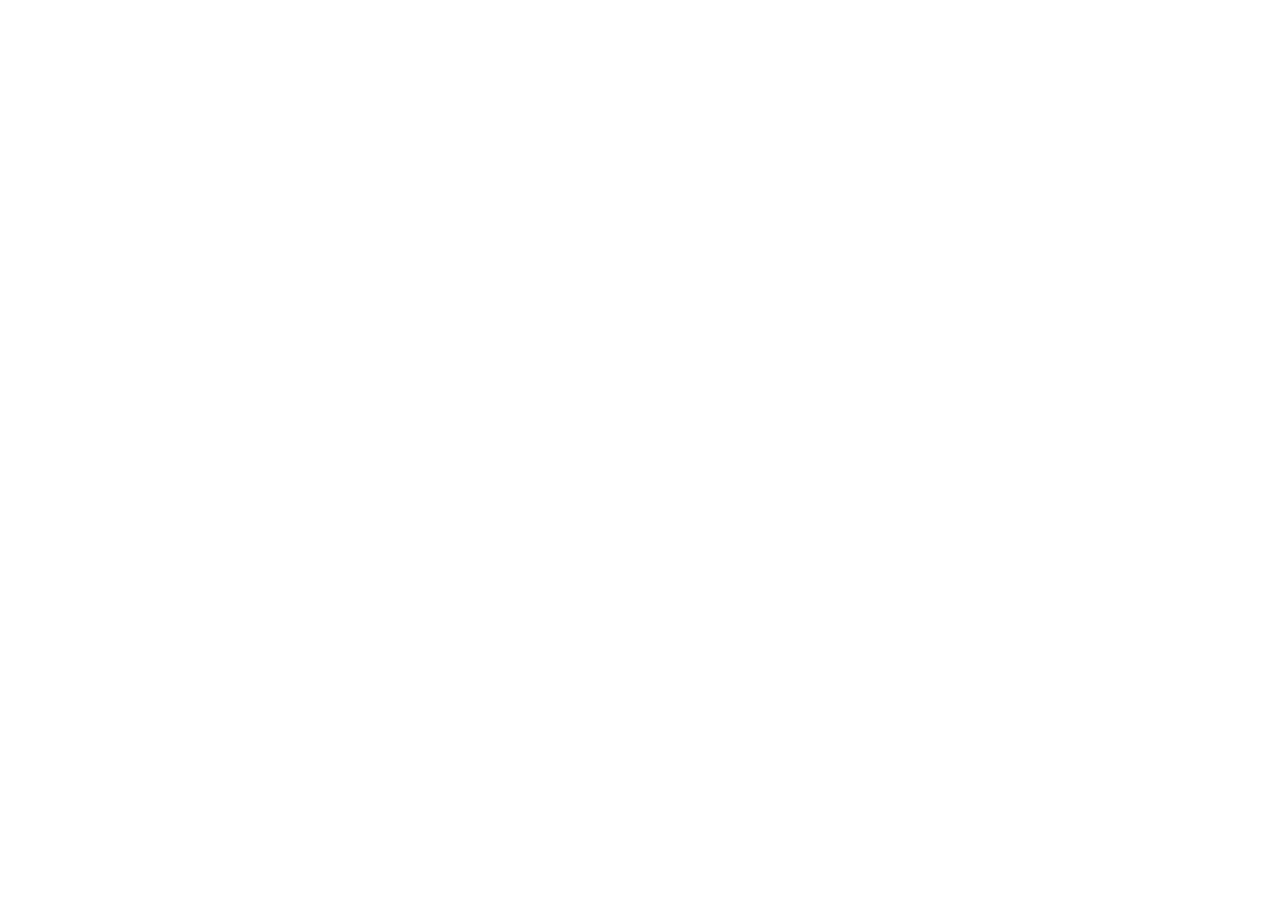
==== commit 9afd1814: "Move the website to dismusic.pages.dev; redirect the GitHub Pages address" ====
--- a/index.html
+++ b/index.html
@@ -2,325 +2,15 @@
 <html lang="en">
 <head>
   <meta charset="utf-8">
-  <meta name="viewport" content="width=device-width, initial-scale=1, viewport-fit=cover">
-  <title>Dismusic: per-app audio routing and enhancement for Windows</title>
-  <meta name="description" content="Free Windows 10/11 tray app: choose an output per app, play one source on several devices in sync, let audio follow the screen a window is on, and boost or EQ any app without installing a driver.">
-  <link rel="canonical" href="https://abak2006.github.io/dismusic-download/">
-  <link rel="icon" href="assets/favicon.svg" type="image/svg+xml">
-  <meta name="theme-color" content="#070b14">
-  <meta property="og:type" content="website">
-  <meta property="og:title" content="Dismusic: per-app audio routing and enhancement for Windows">
-  <meta property="og:description" content="Per-app output, multi-device playback, screen-follow audio and per-app boost/EQ for Windows 10 and 11. No driver needed.">
-  <meta property="og:url" content="https://abak2006.github.io/dismusic-download/">
-  <meta property="og:image" content="https://abak2006.github.io/dismusic-download/assets/og.png">
-  <meta property="og:image:width" content="1200">
-  <meta property="og:image:height" content="630">
-  <meta name="twitter:card" content="summary_large_image">
-  <link rel="preload" href="assets/fonts/BricolageGrotesque-400-800.woff2" as="font" type="font/woff2" crossorigin>
-  <link rel="preload" href="assets/fonts/InstrumentSans-400-700.woff2" as="font" type="font/woff2" crossorigin>
-  <link rel="stylesheet" href="assets/site.css">
-  <script type="application/ld+json">
-  {
-    "@context": "https://schema.org",
-    "@type": "SoftwareApplication",
-    "name": "Dismusic",
-    "operatingSystem": "Windows 10 (version 2004 or later), Windows 11",
-    "applicationCategory": "MultimediaApplication",
-    "softwareVersion": "0.2.0",
-    "fileSize": "74.4 MB",
-    "offers": { "@type": "Offer", "price": "0", "priceCurrency": "USD" },
-    "downloadUrl": "https://github.com/Abak2006/dismusic-download/releases/download/v0.2.0/Dismusic-0.2.0-win-x64.exe"
-  }
-  </script>
-  <script src="assets/site.js" defer></script>
+  <meta name="viewport" content="width=device-width, initial-scale=1">
+  <title>Dismusic has moved</title>
+  <link rel="canonical" href="https://dismusic.pages.dev/">
+  <meta name="robots" content="noindex">
+  <meta http-equiv="refresh" content="0; url=https://dismusic.pages.dev/">
+  <script>location.replace("https://dismusic.pages.dev/" + location.hash);</script>
+  <style>body{margin:0;min-height:100vh;display:grid;place-items:center;background:#070b14;color:#eef2f8;font:16px/1.6 "Segoe UI",system-ui,sans-serif;padding:24px;box-sizing:border-box}a{color:#5eead4}</style>
 </head>
 <body>
-  <a class="skip" href="#main">Skip to content</a>
-  <div class="meter" aria-hidden="true"><span></span></div>
-
-  <header class="site">
-    <div class="wrap bar">
-      <a class="brand" href="./"><img src="assets/favicon.svg" alt="" width="26" height="26"><span>Dismusic</span></a>
-      <nav class="top" aria-label="Sections">
-        <a href="#flow">Routing</a>
-        <a href="#enhance">Enhance</a>
-        <a href="#install">Install</a>
-        <a href="#faq">FAQ</a>
-      </nav>
-      <a class="btn btn-small" href="https://github.com/Abak2006/dismusic-download/releases/download/v0.2.0/Dismusic-0.2.0-win-x64.exe">Download</a>
-    </div>
-  </header>
-
-  <main id="main">
-    <!-- Hero: the thesis is the signal itself, a live 10-band spectrum behind the app -->
-    <section class="hero">
-      <canvas class="spectrum" aria-hidden="true"></canvas>
-      <div class="wrap hero-grid">
-        <div class="hero-copy">
-          <p class="eyebrow">Windows 10 &amp; 11 · Free · No driver</p>
-          <h1>Route every sound.<br><span class="hl">Shape every app.</span></h1>
-          <p class="lead">Dismusic lives in your notification area and decides where each app's audio goes: headphones for the browser, speakers for the game, both at once, or the TV when you drag a video there. It can also boost any app past 100% and run it through a 10-band equalizer.</p>
-          <div class="cta">
-            <a class="btn btn-primary" href="https://github.com/Abak2006/dismusic-download/releases/download/v0.2.0/Dismusic-0.2.0-win-x64.exe">
-              <svg viewBox="0 0 24 24" aria-hidden="true"><path d="M12 3v12m0 0-5-5m5 5 5-5M5 21h14"/></svg>
-              Download for Windows
-            </a>
-            <p class="meta">v0.2.0 · 74.4 MB · 64-bit · <a href="#install">Install notes</a></p>
-          </div>
-        </div>
-        <figure class="hero-shot tilt">
-          <img src="assets/enhance.webp" width="1298" height="848" fetchpriority="high"
-               alt="Dismusic's Enhance page: an app list, a Bass boost preset, a volume slider at 100% and a 10-band equalizer.">
-        </figure>
-      </div>
-      <div class="wrap">
-        <ul class="specs" aria-label="Key figures">
-          <li><b>400<small>%</small></b><span>maximum per-app boost, with a limiter</span></li>
-          <li><b>10<small>× ±12 dB</small></b><span>equalizer bands, 31 Hz to 16 kHz</span></li>
-          <li><b>−48<small> dB</small></b><span>where the original sits while enhanced</span></li>
-          <li><b>0</b><span>drivers to install, admin prompts to click</span></li>
-        </ul>
-      </div>
-    </section>
-
-    <!-- Signal flow: pinned routing diagram that re-routes as each feature scrolls past -->
-    <section id="flow" class="flow" data-step="1">
-      <div class="wrap">
-        <header class="section-head">
-          <p class="eyebrow">Routing</p>
-          <h2>One mixer for everything you hear</h2>
-          <p class="section-lead">Scroll through what Dismusic can do with your sound. The diagram follows along.</p>
-        </header>
-        <div class="flow-grid">
-          <div class="flow-stage">
-            <svg class="flow-diagram" viewBox="0 0 520 360" role="img" aria-labelledby="flow-title">
-              <title id="flow-title">Audio from Browser, Game and Music flows through Dismusic to Headphones, Speakers and TV</title>
-              <defs>
-                <linearGradient id="sig" x1="0" x2="1" y1="0" y2="0">
-                  <stop offset="0" stop-color="#3d6bff"/>
-                  <stop offset=".45" stop-color="#22d3ee"/>
-                  <stop offset=".75" stop-color="#5eead4"/>
-                  <stop offset="1" stop-color="#fbbf24"/>
-                </linearGradient>
-              </defs>
-              <g class="wires">
-                <path data-r="b-hp" d="M122 80 C 180 80, 200 180, 260 180 C 320 180, 340 80, 398 80"/>
-                <path data-r="b-sp" d="M122 80 C 180 80, 200 180, 260 180 C 320 180, 340 180, 398 180"/>
-                <path data-r="b-tv" d="M122 80 C 180 80, 200 180, 260 180 C 320 180, 340 280, 398 280"/>
-                <path data-r="g-hp" d="M122 180 C 180 180, 200 180, 260 180 C 320 180, 340 80, 398 80"/>
-                <path data-r="g-sp" d="M122 180 C 180 180, 200 180, 260 180 C 320 180, 340 180, 398 180"/>
-                <path data-r="g-tv" d="M122 180 C 180 180, 200 180, 260 180 C 320 180, 340 280, 398 280"/>
-                <path data-r="m-hp" d="M122 280 C 180 280, 200 180, 260 180 C 320 180, 340 80, 398 80"/>
-                <path data-r="m-sp" d="M122 280 C 180 280, 200 180, 260 180 C 320 180, 340 180, 398 180"/>
-                <path data-r="m-tv" d="M122 280 C 180 280, 200 180, 260 180 C 320 180, 340 280, 398 280"/>
-              </g>
-              <g class="nodes">
-                <g class="node src" data-n="b"><rect x="18" y="60" width="104" height="40" rx="10"/><text x="70" y="85">Browser</text></g>
-                <g class="node src" data-n="g"><rect x="18" y="160" width="104" height="40" rx="10"/><text x="70" y="185">Game</text></g>
-                <g class="node src" data-n="m"><rect x="18" y="260" width="104" height="40" rx="10"/><text x="70" y="285">Music</text></g>
-                <g class="node out" data-n="hp"><rect x="398" y="60" width="104" height="40" rx="10"/><text x="450" y="85">Headphones</text></g>
-                <g class="node out" data-n="sp"><rect x="398" y="160" width="104" height="40" rx="10"/><text x="450" y="185">Speakers</text></g>
-                <g class="node out" data-n="tv"><rect x="398" y="260" width="104" height="40" rx="10"/><text x="450" y="285">TV · HDMI</text></g>
-                <g class="hub">
-                  <circle cx="260" cy="180" r="36"/>
-                  <rect x="246" y="182" width="6" height="14" rx="1"/>
-                  <rect x="257" y="170" width="6" height="26" rx="1"/>
-                  <rect x="268" y="176" width="6" height="20" rx="1"/>
-                </g>
-                <text class="hub-tag" x="260" y="238">+ Bass boost</text>
-              </g>
-            </svg>
-          </div>
-          <ol class="flow-steps">
-            <li data-step="1">
-              <h3>Per-app output</h3>
-              <p>Send the browser to your headphones and the game to your speakers. Dismusic uses the same switch as Windows' own volume mixer, so the choice sticks even when Dismusic isn't running.</p>
-              <figure class="mini tilt"><img src="assets/apps.webp" width="1298" height="848" loading="lazy" alt="The Apps page with an output picker for each app."></figure>
-            </li>
-            <li data-step="2">
-              <h3>Several devices at once</h3>
-              <p>Play your music on speakers, headphones and the TV together. Copies stay in sync automatically, each device gets its own delay and volume, and a device that already plays the original is skipped so nothing echoes.</p>
-              <figure class="mini tilt"><img src="assets/multi.webp" width="1298" height="848" loading="lazy" alt="The Multi-output page with a row per device showing its volume, delay and status."></figure>
-            </li>
-            <li data-step="3">
-              <h3>Sound follows the screen</h3>
-              <p>Tell Dismusic which speakers belong to each monitor. Drag a video window onto the TV and its sound moves to the TV's HDMI audio; drag it back and the sound comes back too.</p>
-            </li>
-            <li data-step="4">
-              <h3>Enhance any single app</h3>
-              <p>Give one app a bass boost or a clearer voice without touching the rest of your system. Everything else on the device plays exactly as before.</p>
-            </li>
-          </ol>
-        </div>
-      </div>
-    </section>
-
-    <!-- Enhance: the equalizer settles into each preset's real curve as its name scrolls past -->
-    <section id="enhance" class="eq-section" data-preset="bass">
-      <div class="wrap">
-        <header class="section-head">
-          <p class="eyebrow">Enhance</p>
-          <h2>Ten bands, ±12 dB, per app</h2>
-          <p class="section-lead">These are the real curves of the built-in presets. Save your own, and the last one you used is applied again after Windows starts.</p>
-        </header>
-        <div class="eq-grid">
-          <div class="eq-stage">
-            <div class="eq" role="img" aria-label="Equalizer showing the selected preset's curve">
-              <div class="eq-scale" aria-hidden="true"><span>+12</span><span>0 dB</span><span>−12</span></div>
-              <div class="eq-bands">
-                <div class="band" style="--g:6"><i></i><em>31</em></div>
-                <div class="band" style="--g:5"><i></i><em>62</em></div>
-                <div class="band" style="--g:4"><i></i><em>125</em></div>
-                <div class="band" style="--g:2"><i></i><em>250</em></div>
-                <div class="band" style="--g:0"><i></i><em>500</em></div>
-                <div class="band" style="--g:0"><i></i><em>1k</em></div>
-                <div class="band" style="--g:0"><i></i><em>2k</em></div>
-                <div class="band" style="--g:0"><i></i><em>4k</em></div>
-                <div class="band" style="--g:0"><i></i><em>8k</em></div>
-                <div class="band" style="--g:0"><i></i><em>16k</em></div>
-              </div>
-              <div class="eq-readout"><span class="eq-name">Bass boost</span><span class="eq-vol">Volume 100%</span></div>
-            </div>
-          </div>
-          <ol class="presets">
-            <li data-preset="bass" data-bands="6,5,4,2,0,0,0,0,0,0" data-vol="100">
-              <h3>Bass boost</h3><p>Fuller low end for music and films on small speakers or thin headphones.</p>
-            </li>
-            <li data-preset="voice" data-bands="-6,-4,-2,0,1,3,4,3,1,-2" data-vol="110">
-              <h3>Voice / podcast</h3><p>Rumble cut, presence lifted. Calls and podcasts get easier to follow.</p>
-            </li>
-            <li data-preset="gaming" data-bands="-2,-1,0,0,1,2,4,4,2,0" data-vol="100">
-              <h3>Gaming</h3><p>Brings out footsteps and positional cues in the 2–8 kHz range.</p>
-            </li>
-            <li data-preset="loud" data-bands="2,1,0,0,0,0,0,1,1,0" data-vol="200">
-              <h3>Loud</h3><p>Twice the level for quiet apps, with the limiter keeping peaks under −1 dBFS so it doesn't distort.</p>
-            </li>
-          </ol>
-        </div>
-        <div class="how">
-          <h3>How it works without a driver</h3>
-          <p>Tools like this usually install a virtual sound card. Dismusic turns the enhanced app down to 1/256 in Windows, so the original keeps playing at −48 dB where you can't hear it. It captures that app with Windows' own loopback interface, multiplies it back by exactly 256, applies your settings and plays the result on the same device about 50–60 ms later. Turn it off or quit, and the app's volume is put back. If Dismusic ever closes unexpectedly, it restores the volume on its next start.</p>
-        </div>
-      </div>
-    </section>
-
-    <!-- Tray -->
-    <section class="tray">
-      <div class="wrap tray-grid">
-        <div>
-          <p class="eyebrow">Quick controls</p>
-          <h2>Volume and output, one click from the taskbar</h2>
-          <p class="section-lead">Click the Dismusic icon in the notification area for the current device's volume and mute, and switch the Windows default output without opening Sound settings. Right-click for the full menu.</p>
-          <ul class="keys" aria-label="Keyboard shortcuts">
-            <li><kbd>Ctrl</kbd>+<kbd>1</kbd>…<kbd>5</kbd><span>switch pages</span></li>
-            <li><kbd>F5</kbd><span>refresh devices</span></li>
-            <li><kbd>Ctrl</kbd>+<kbd>W</kbd><span>close to the tray</span></li>
-          </ul>
-        </div>
-        <figure class="flyout tilt">
-          <img src="assets/flyout.webp" width="425" height="400" loading="lazy"
-               alt="The tray panel: a volume slider for the current device and a list of outputs to switch between.">
-        </figure>
-      </div>
-    </section>
-
-    <!-- Install -->
-    <section id="install" class="install">
-      <div class="wrap">
-        <header class="section-head">
-          <p class="eyebrow">Install</p>
-          <h2>One file. No installer.</h2>
-        </header>
-        <ol class="steps">
-          <li><h3>Download it</h3><p>Save <code>Dismusic-0.2.0-win-x64.exe</code> somewhere permanent, like a <code>Dismusic</code> folder in your user folder. Start with Windows points at wherever the file is.</p></li>
-          <li><h3>Allow it past SmartScreen</h3><p>The app isn't code-signed yet, so Windows shows “Windows protected your PC”. Choose <em>More info</em>, then <em>Run anyway</em>. Check the fingerprint below first if you want to be sure the file is genuine.</p></li>
-          <li><h3>Find it in the notification area</h3><p>It opens its window and adds a tray icon (it may be under “Show hidden icons”). Closing the window keeps it running; quit with Exit from the icon's right-click menu.</p></li>
-          <li><h3>It starts with Windows</h3><p>The first run turns on Start with Windows, because routing and enhancement only work while Dismusic runs. You can turn that off in Settings.</p></li>
-        </ol>
-
-        <div class="install-grid">
-          <div class="panel">
-            <h3>File fingerprint (SHA-256)</h3>
-            <p>Run <code>Get-FileHash .\Dismusic-0.2.0-win-x64.exe</code> in PowerShell and compare it with:</p>
-            <div class="hash-row">
-              <code class="hash" id="hash">21a12707b22a814a65da9b6edc2d46dd5d53ddef0e83977bbed786fc8f7db8b7</code>
-              <button type="button" class="copy" data-copy="hash" id="copy-hash">Copy</button>
-            </div>
-          </div>
-          <div class="panel">
-            <h3>Requirements</h3>
-            <dl class="req">
-              <div><dt>Windows</dt><dd>10 version 2004 (build 19041) or later, or 11. 64-bit.</dd></div>
-              <div><dt>Account</dt><dd>A normal user. No administrator rights.</dd></div>
-              <div><dt>Other software</dt><dd>None. .NET is included in the file.</dd></div>
-            </dl>
-          </div>
-          <div class="panel">
-            <h3>Uninstall</h3>
-            <p>Turn off Start with Windows in Settings, choose Exit from the tray icon, and delete the file. For settings and logs too, delete <code>%APPDATA%\Dismusic</code> and <code>%LOCALAPPDATA%\Dismusic</code>.</p>
-          </div>
-        </div>
-      </div>
-    </section>
-
-    <!-- Limits & privacy -->
-    <section id="limits" class="limits">
-      <div class="wrap limits-grid">
-        <div>
-          <p class="eyebrow">Good to know</p>
-          <h2>Known limitations</h2>
-          <ul class="plain">
-            <li><b>Per app, not per window.</b> Windows routes sound per program, so two browser windows on two screens can't go to different devices. The window on top decides.</li>
-            <li><b>Some apps choose their own device.</b> Certain games and apps with their own output setting ignore per-app routing, or switch only after playback restarts.</li>
-            <li><b>Copies and enhanced audio arrive a little late.</b> Multi-output copies run 60–80 ms behind (adjustable per device) and enhanced audio about 50–60 ms, which can show as lip-sync in videos.</li>
-            <li><b>Other enhancers.</b> Tools like FxSound re-play audio on another device that Dismusic can't see. Don't copy to the device such a tool already outputs to.</li>
-            <li><b>Per-app routing uses an undocumented Windows interface.</b> It's the one Windows Settings uses. If an update changes it, Dismusic shows a warning and its other features keep working.</li>
-            <li><b>Protected content</b>, such as some DRM video, can be silent in copies because Windows blocks capturing it.</li>
-          </ul>
-        </div>
-        <aside class="panel privacy">
-          <h2>Privacy</h2>
-          <p>Dismusic makes no network connections and collects nothing. Settings stay in <code>%APPDATA%\Dismusic</code> and a small log in <code>%LOCALAPPDATA%\Dismusic</code>.</p>
-          <p>This website has no analytics, trackers or cookies, and its fonts are served from this site.</p>
-        </aside>
-      </div>
-    </section>
-
-    <!-- FAQ -->
-    <section id="faq" class="faq">
-      <div class="wrap">
-        <header class="section-head">
-          <p class="eyebrow">FAQ</p>
-          <h2>Questions</h2>
-        </header>
-        <div class="faq-list">
-          <details><summary>Is it free?</summary><p>Yes. There's nothing to buy and no account.</p></details>
-          <details><summary>Why does the volume mixer show an enhanced app at 0%?</summary><p>That's how enhancement works without a driver: the original is turned down to an inaudible level and Dismusic plays the processed version instead. Use Dismusic's volume slider for that app. Turning enhancement off puts the app's volume back.</p></details>
-          <details><summary>I hear an echo with Multi-output.</summary><p>A device is getting both the original and a copy. Dismusic skips devices where the source already plays, but it can't see what other enhancers or the "All apps" source send where. Turn off the device that already plays the sound, or choose "Everything on" a device as the source.</p></details>
-          <details><summary>Does it work with Bluetooth headphones?</summary><p>Yes. Bluetooth adds its own delay, often 100–250 ms, so when you pair it with wired speakers, add delay to the wired device until they line up.</p></details>
-          <details><summary>Does it need to keep running?</summary><p>Per-app output choices are stored by Windows and keep working without it. Multi-output, screen follow and enhancement need Dismusic running, which is why it starts with Windows.</p></details>
-        </div>
-      </div>
-    </section>
-
-    <!-- Final call -->
-    <section class="final">
-      <div class="wrap final-inner">
-        <h2>Put every sound in its place.</h2>
-        <a class="btn btn-primary" href="https://github.com/Abak2006/dismusic-download/releases/download/v0.2.0/Dismusic-0.2.0-win-x64.exe">
-          <svg viewBox="0 0 24 24" aria-hidden="true"><path d="M12 3v12m0 0-5-5m5 5 5-5M5 21h14"/></svg>
-          Download Dismusic 0.2.0
-        </a>
-        <p class="meta">74.4 MB · Windows 10 (2004+) or 11, 64-bit</p>
-      </div>
-    </section>
-  </main>
-
-  <footer class="site">
-    <div class="wrap foot">
-      <span>© 2026 Dismusic</span>
-      <span>Built with <a href="https://github.com/naudio/NAudio">NAudio</a> and <a href="https://github.com/lepoco/wpfui">WPF-UI</a> (MIT). Fonts: Bricolage Grotesque, Instrument Sans, JetBrains Mono (SIL Open Font License).</span>
-    </div>
-  </footer>
+  <p>Dismusic's website has moved to <a href="https://dismusic.pages.dev/">dismusic.pages.dev</a>.</p>
 </body>
 </html>
